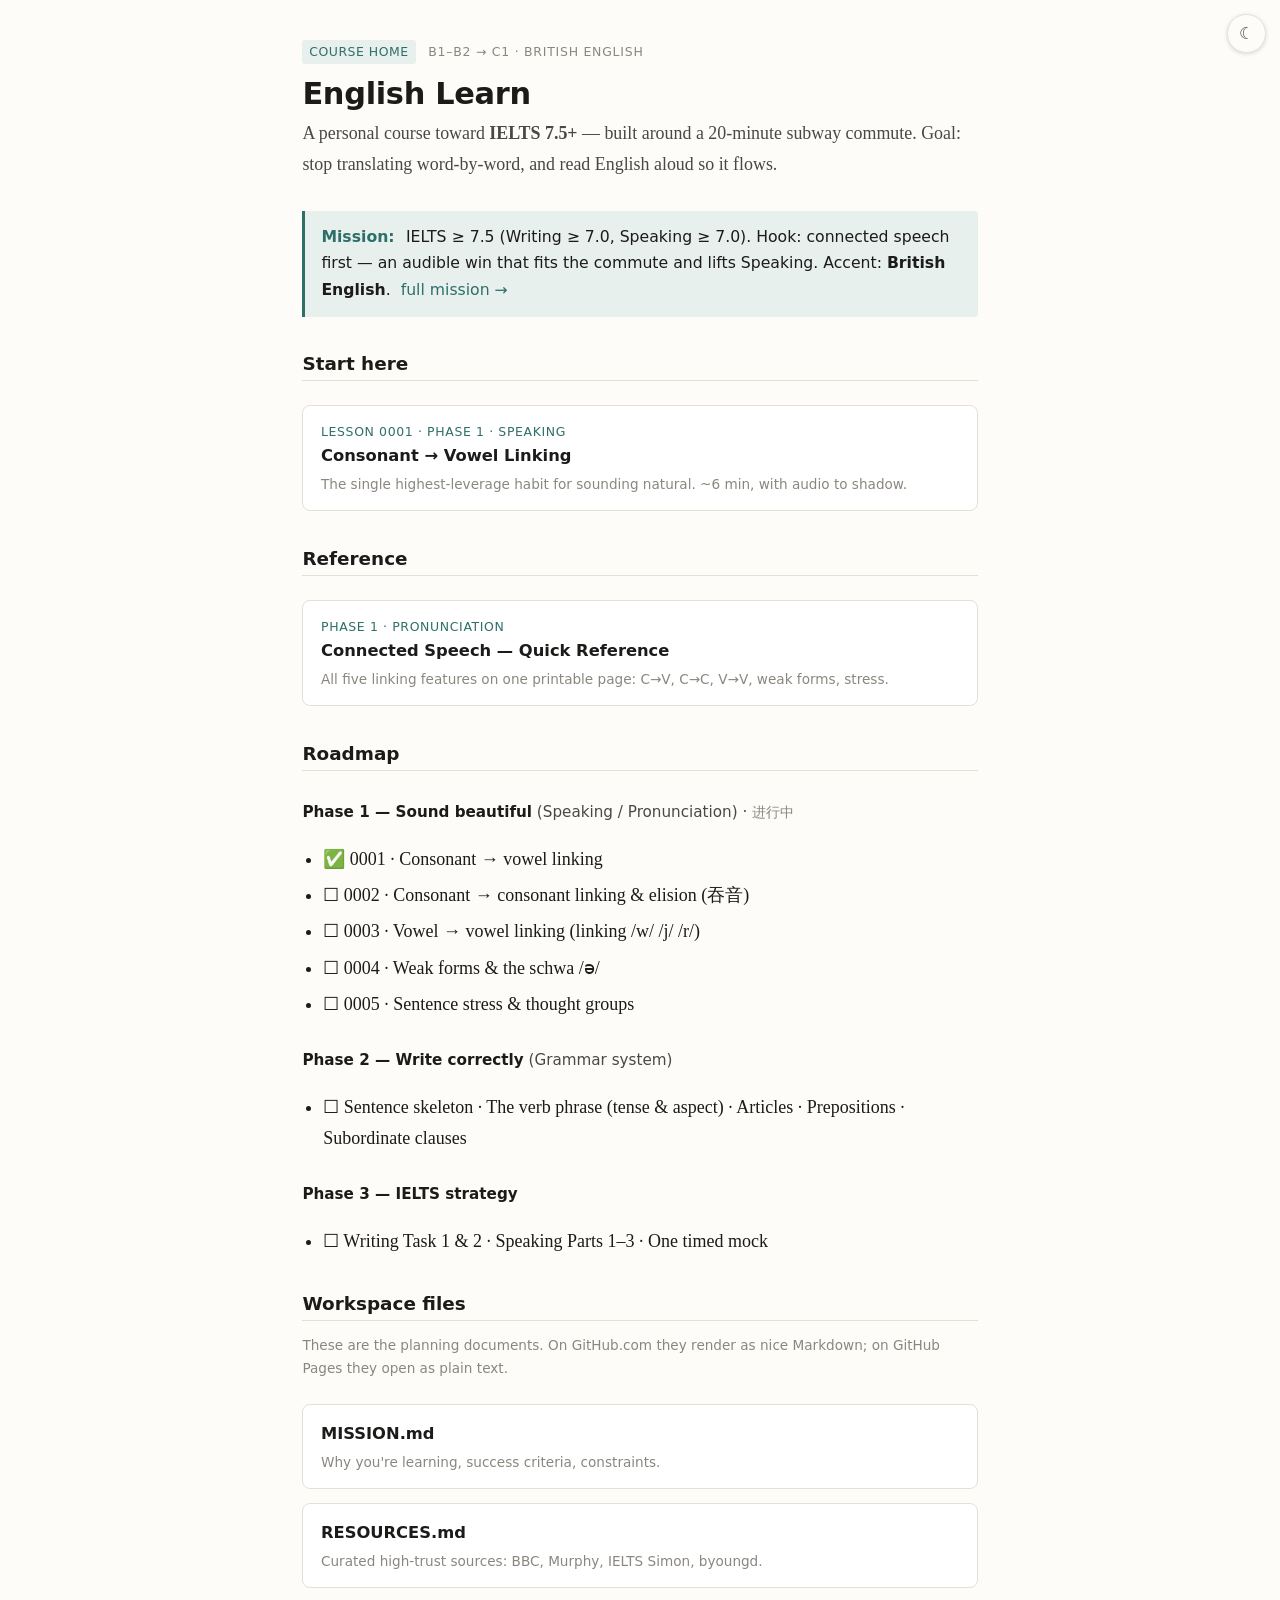
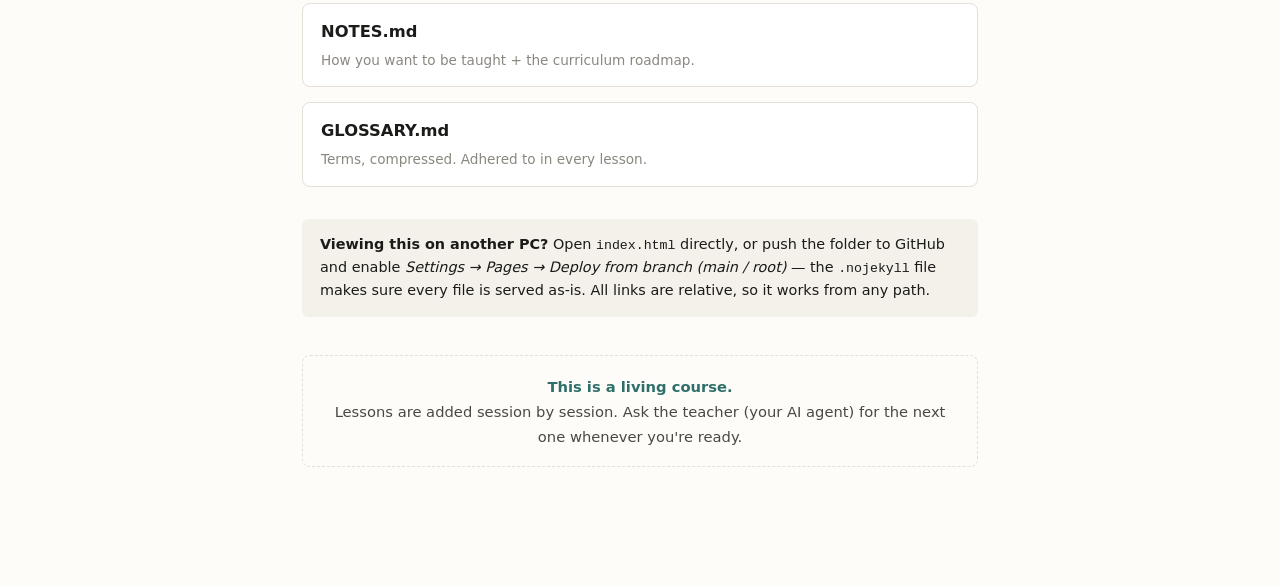
==== index.html @ 942d4f31 "Initial commit: English learning course workspace Goal: IELTS 7.5+ from a B1-B2 base, built around a" ====
<!DOCTYPE html>
<html lang="en">
<head>
<meta charset="utf-8">
<meta name="viewport" content="width=device-width, initial-scale=1">
<title>English Learn · IELTS 7.5+ & Beautiful Spoken English</title>
<link rel="icon" href="assets/favicon.svg" type="image/svg+xml">
<link rel="stylesheet" href="assets/style.css">
<script src="assets/theme.js"></script>
</head>
<body>
<main>

<div class="lesson-head">
  <div class="meta"><span class="tag">course home</span> B1–B2 → C1 · British English</div>
  <h1>English Learn</h1>
  <p class="lead">A personal course toward <strong>IELTS 7.5+</strong> — built around a 20-minute subway commute. Goal: stop translating word-by-word, and read English aloud so it flows.</p>
</div>

<div class="win">
  <span class="label">Mission:</span> IELTS ≥ 7.5 (Writing ≥ 7.0, Speaking ≥ 7.0). Hook: connected speech first — an audible win that fits the commute and lifts Speaking. Accent: <strong>British English</strong>. &nbsp;<a href="MISSION.md">full mission →</a>
</div>

<h2>Start here</h2>
<div class="cards">
  <a class="card" href="lessons/0001-consonant-vowel-linking.html">
    <div class="n">Lesson 0001 · Phase 1 · Speaking</div>
    <div class="t">Consonant → Vowel Linking</div>
    <div class="d">The single highest-leverage habit for sounding natural. ~6 min, with audio to shadow.</div>
  </a>
</div>

<h2>Reference</h2>
<div class="cards">
  <a class="card" href="reference/connected-speech.html">
    <div class="n">Phase 1 · Pronunciation</div>
    <div class="t">Connected Speech — Quick Reference</div>
    <div class="d">All five linking features on one printable page: C→V, C→C, V→V, weak forms, stress.</div>
  </a>
</div>

<h2>Roadmap</h2>

<div class="phase"><strong>Phase 1 — Sound beautiful</strong> (Speaking / Pronunciation) · <span class="zh">进行中</span></div>
<ul>
  <li>✅ 0001 · Consonant → vowel linking</li>
  <li>☐ 0002 · Consonant → consonant linking &amp; elision (吞音)</li>
  <li>☐ 0003 · Vowel → vowel linking (linking /w/ /j/ /r/)</li>
  <li>☐ 0004 · Weak forms &amp; the schwa /ə/</li>
  <li>☐ 0005 · Sentence stress &amp; thought groups</li>
</ul>

<div class="phase"><strong>Phase 2 — Write correctly</strong> (Grammar system)</div>
<ul>
  <li>☐ Sentence skeleton · The verb phrase (tense &amp; aspect) · Articles · Prepositions · Subordinate clauses</li>
</ul>

<div class="phase"><strong>Phase 3 — IELTS strategy</strong></div>
<ul>
  <li>☐ Writing Task 1 &amp; 2 · Speaking Parts 1–3 · One timed mock</li>
</ul>

<h2>Workspace files</h2>
<p class="zh" style="font-size:.85rem;">These are the planning documents. On GitHub.com they render as nice Markdown; on GitHub Pages they open as plain text.</p>
<div class="cards">
  <a class="card" href="MISSION.md"><div class="t">MISSION.md</div><div class="d">Why you're learning, success criteria, constraints.</div></a>
  <a class="card" href="RESOURCES.md"><div class="t">RESOURCES.md</div><div class="d">Curated high-trust sources: BBC, Murphy, IELTS Simon, byoungd.</div></a>
  <a class="card" href="NOTES.md"><div class="t">NOTES.md</div><div class="d">How you want to be taught + the curriculum roadmap.</div></a>
  <a class="card" href="GLOSSARY.md"><div class="t">GLOSSARY.md</div><div class="d">Terms, compressed. Adhered to in every lesson.</div></a>
</div>

<div class="callout" style="margin-top:2rem;">
  <strong>Viewing this on another PC?</strong> Open <code>index.html</code> directly, or push the folder to GitHub and enable <em>Settings → Pages → Deploy from branch (main / root)</em> — the <code>.nojekyll</code> file makes sure every file is served as-is. All links are relative, so it works from any path.
</div>

<div class="ask-box">
  <span class="icon">This is a living course.</span><br>
  Lessons are added session by session. Ask the teacher (your AI agent) for the next one whenever you're ready.
</div>

</main>
</body>
</html>
---- assets/style.css ----
/* =========================================================================
   English Learn — shared course stylesheet
   Tufte-ish: restrained, readable, prints well. Linked by every lesson.
   Supports light + dark (see assets/theme.js).
   ========================================================================= */

:root {
  --ink:        #1c1b19;
  --ink-soft:   #4a4844;
  --ink-faint:  #8a877f;
  --paper:      #fdfcf9;
  --paper-warm: #f4f1ea;
  --card:       #ffffff;
  --rule:       #e4e0d6;
  --accent:     #2f6f6a;   /* muted teal */
  --accent-soft:#e8f0ee;
  --warn:       #b25a1f;
  --serif:      "Charter", "Iowan Old Style", "Source Serif Pro", "Noto Serif CJK SC", Georgia, serif;
  --sans:       -apple-system, "Helvetica Neue", "PingFang SC", "Noto Sans CJK SC", system-ui, sans-serif;
  --mono:       "SF Mono", "JetBrains Mono", "Iosevka", Consolas, monospace;
  --maxw:       720px;
  color-scheme: light;
}

/* ---- Dark theme: forced by data-theme (assets/theme.js) ---- */
:root[data-theme="dark"] {
  color-scheme: dark;
  --ink:        #e9e6e0;
  --ink-soft:   #bab6ad;
  --ink-faint:  #807c73;
  --paper:      #1b1a18;
  --paper-warm: #24221f;
  --card:       #26231f;
  --rule:       #34312c;
  --accent:     #6fc3bc;
  --accent-soft:#26332f;
  --warn:       #d99a5f;
}

/* OS prefers dark and the user hasn't forced light → follow the OS. */
@media (prefers-color-scheme: dark) {
  :root:not([data-theme="light"]) {
    color-scheme: dark;
    --ink:        #e9e6e0;
    --ink-soft:   #bab6ad;
    --ink-faint:  #807c73;
    --paper:      #1b1a18;
    --paper-warm: #24221f;
    --card:       #26231f;
    --rule:       #34312c;
    --accent:     #6fc3bc;
    --accent-soft:#26332f;
    --warn:       #d99a5f;
  }
}

* { box-sizing: border-box; }

html { -webkit-text-size-adjust: 100%; }

body {
  margin: 0;
  background: var(--paper);
  color: var(--ink);
  font-family: var(--serif);
  font-size: 18px;
  line-height: 1.7;
  text-rendering: optimizeLegibility;
  -webkit-font-smoothing: antialiased;
}

main {
  max-width: var(--maxw);
  margin: 0 auto;
  padding: 2.5rem 1.4rem 5rem;
}

/* --- Theme toggle (injected by assets/theme.js) ----------------------- */
.theme-toggle {
  position: fixed; top: 0.9rem; right: 0.9rem; z-index: 50;
  width: 2.4rem; height: 2.4rem; border-radius: 50%;
  border: 1px solid var(--rule); background: var(--paper);
  color: var(--ink-soft); font-size: 1.05rem; line-height: 1;
  cursor: pointer; font-family: var(--sans);
  display: flex; align-items: center; justify-content: center;
  box-shadow: 0 1px 4px rgba(0,0,0,.14);
  transition: color .15s, border-color .15s, transform .1s;
}
.theme-toggle:hover { color: var(--accent); border-color: var(--accent); }
.theme-toggle:active { transform: scale(.94); }

/* --- Headings ---------------------------------------------------------- */
h1, h2, h3, h4 { font-family: var(--sans); font-weight: 600; line-height: 1.3; }
h1 {
  font-size: 1.9rem; letter-spacing: -0.01em; margin: 0 0 .3rem;
}
h2 {
  font-size: 1.15rem; margin: 2.2rem 0 .8rem;
  padding-bottom: .3rem; border-bottom: 1px solid var(--rule);
}
h3 { font-size: 1rem; margin: 1.4rem 0 .5rem; color: var(--ink-soft); }

p { margin: 0 0 1rem; }
.lead { font-size: 1.12rem; color: var(--ink-soft); }

/* --- Inline ----------------------------------------------------------- */
a { color: var(--accent); text-decoration: none; border-bottom: 1px solid transparent; transition: border-color .15s; }
a:hover { border-bottom-color: var(--accent); }

strong { font-weight: 600; }
em { font-style: italic; }

code, .mono { font-family: var(--mono); font-size: .92em; }

.ipa {                        /* phonetic transcription */
  font-family: var(--mono);
  font-size: .95em;
  background: var(--paper-warm);
  padding: .05em .35em;
  border-radius: 4px;
  color: var(--ink);
  white-space: nowrap;
}

.kw {                         /* keyword highlight in body */
  color: var(--accent); font-weight: 600; font-family: var(--sans);
  font-size: .95em;
}

.zh {                         /* Chinese helper text */
  font-family: var(--sans);
  color: var(--ink-faint);
  font-size: .9em;
}

/* --- Lesson header / meta --------------------------------------------- */
.lesson-head { margin-bottom: 2rem; }
.meta {
  font-family: var(--sans); font-size: .78rem; letter-spacing: .06em;
  text-transform: uppercase; color: var(--ink-faint); margin-bottom: .6rem;
}
.meta .tag {
  display: inline-block; background: var(--accent-soft); color: var(--accent);
  padding: .12em .55em; border-radius: 3px; margin-right: .5rem; letter-spacing: .04em;
}
.win {
  background: var(--accent-soft);
  border-left: 3px solid var(--accent);
  padding: .8rem 1rem; margin: 1.2rem 0;
  border-radius: 0 4px 4px 0;
  font-family: var(--sans); font-size: .98rem;
}
.win .label { color: var(--accent); font-weight: 600; margin-right: .4rem; }

/* --- Navigation ------------------------------------------------------- */
nav.pager {
  display: flex; justify-content: space-between;
  font-family: var(--sans); font-size: .85rem;
  margin: 3rem 0 1.5rem; padding-top: 1.2rem; border-top: 1px solid var(--rule);
}
nav.pager .next { margin-left: auto; }
nav.pager a { color: var(--ink-soft); }
nav.pager a:hover { color: var(--accent); }

/* --- Callouts --------------------------------------------------------- */
.callout {
  font-family: var(--sans); font-size: .9rem; line-height: 1.6;
  background: var(--paper-warm); border-radius: 6px;
  padding: .9rem 1.1rem; margin: 1.4rem 0;
}
.callout cite { display: block; margin-top: .5rem; color: var(--ink-faint); font-size: .82rem; }
.callout.primary { border-left: 3px solid var(--accent); }

.ask-box {
  font-family: var(--sans); font-size: .92rem; text-align: center;
  border: 1px dashed var(--rule); border-radius: 8px;
  padding: 1.1rem; margin: 2.4rem 0; color: var(--ink-soft);
}
.ask-box .icon { color: var(--accent); font-weight: 700; }

/* --- Practice / shadow items (enhanced by shadow.js) ------------------ */
.shadow {
  border: 1px solid var(--rule); border-radius: 8px;
  padding: 1rem 1.15rem; margin: 1rem 0;
  background: var(--card);
}
.shadow .phrase {
  font-size: 1.5rem; font-weight: 500; margin: 0 0 .3rem; letter-spacing: .01em;
}
.shadow .phrase .link { color: var(--accent); }      /* the linked join */
.shadow .phrase .gap  { color: var(--ink-faint); opacity: .45; } /* removed gap marker */
.shadow .sub {
  font-family: var(--sans); font-size: .82rem; color: var(--ink-faint); margin-bottom: .8rem;
}
.shadow .sub .ipa-mini { font-family: var(--mono); color: var(--ink-soft); }
.shadow .controls { display: flex; gap: .5rem; flex-wrap: wrap; }
.shadow button {
  font-family: var(--sans); font-size: .85rem; cursor: pointer;
  background: var(--paper); color: var(--ink); border: 1px solid var(--rule);
  padding: .42em .9em; border-radius: 5px; transition: all .12s;
}
.shadow button:hover { border-color: var(--accent); color: var(--accent); }
.shadow button.play { background: var(--accent); color: var(--paper); border-color: var(--accent); }
.shadow button.play:hover { filter: brightness(1.08); color: var(--paper); }
.shadow button[disabled] { opacity: .5; cursor: default; }

/* --- Reveal practice -------------------------------------------------- */
.reveal { margin: 1rem 0; }
.reveal .q { font-family: var(--sans); font-size: 1rem; margin-bottom: .5rem; }
.reveal details {
  font-family: var(--sans); font-size: .92rem; margin-top: .4rem;
}
.reveal details summary {
  cursor: pointer; color: var(--ink-faint); font-size: .85rem;
  list-style: none; outline: none;
}
.reveal details summary::-webkit-details-marker { display: none; }
.reveal details summary::before { content: "▸ "; color: var(--accent); }
.reveal details[open] summary::before { content: "▾ "; }
.reveal .ans { padding: .6rem 0 0 .2rem; }
.reveal .ans .ipa { margin-left: .5rem; }

/* --- Reference doc tables --------------------------------------------- */
table { border-collapse: collapse; width: 100%; margin: 1rem 0; font-size: .92rem; }
th, td { text-align: left; padding: .55rem .7rem; border-bottom: 1px solid var(--rule); vertical-align: top; }
th { font-family: var(--sans); font-size: .8rem; text-transform: uppercase; letter-spacing: .05em; color: var(--ink-faint); }
td.example { font-size: 1rem; }

ul, ol { padding-left: 1.3rem; }
li { margin-bottom: .35rem; }

/* --- Landing page (index.html) ---------------------------------------- */
.cards { display: grid; gap: .9rem; margin: 1.5rem 0; }
.card {
  display: block; font-family: var(--sans);
  border: 1px solid var(--rule); border-radius: 8px;
  padding: .9rem 1.1rem; background: var(--card);
  text-decoration: none; color: var(--ink); border-bottom: 1px solid var(--rule);
  transition: border-color .15s, transform .1s;
}
.card:hover { border-color: var(--accent); transform: translateX(2px); border-bottom: 1px solid var(--accent); }
.card .t { font-weight: 600; font-size: 1.02rem; }
.card .d { color: var(--ink-faint); font-size: .85rem; margin-top: .2rem; }
.card .n { color: var(--accent); font-size: .78rem; letter-spacing: .05em; text-transform: uppercase; }
.phase { font-family: var(--sans); color: var(--ink-soft); font-size: .95rem; margin: 1.8rem 0 .2rem; }
.phase strong { color: var(--ink); }

/* --- Print ------------------------------------------------------------ */
@media print {
  :root { color-scheme: light; }
  body { background: #fff; color: #000; font-size: 11pt; }
  main { max-width: 100%; padding: 0; }
  .shadow .controls, nav.pager, .ask-box, .theme-toggle { display: none; }
  a { color: #000; border-bottom: none; }
  .win, .callout, .shadow { break-inside: avoid; }
  .card { border-color: #ccc; }
}
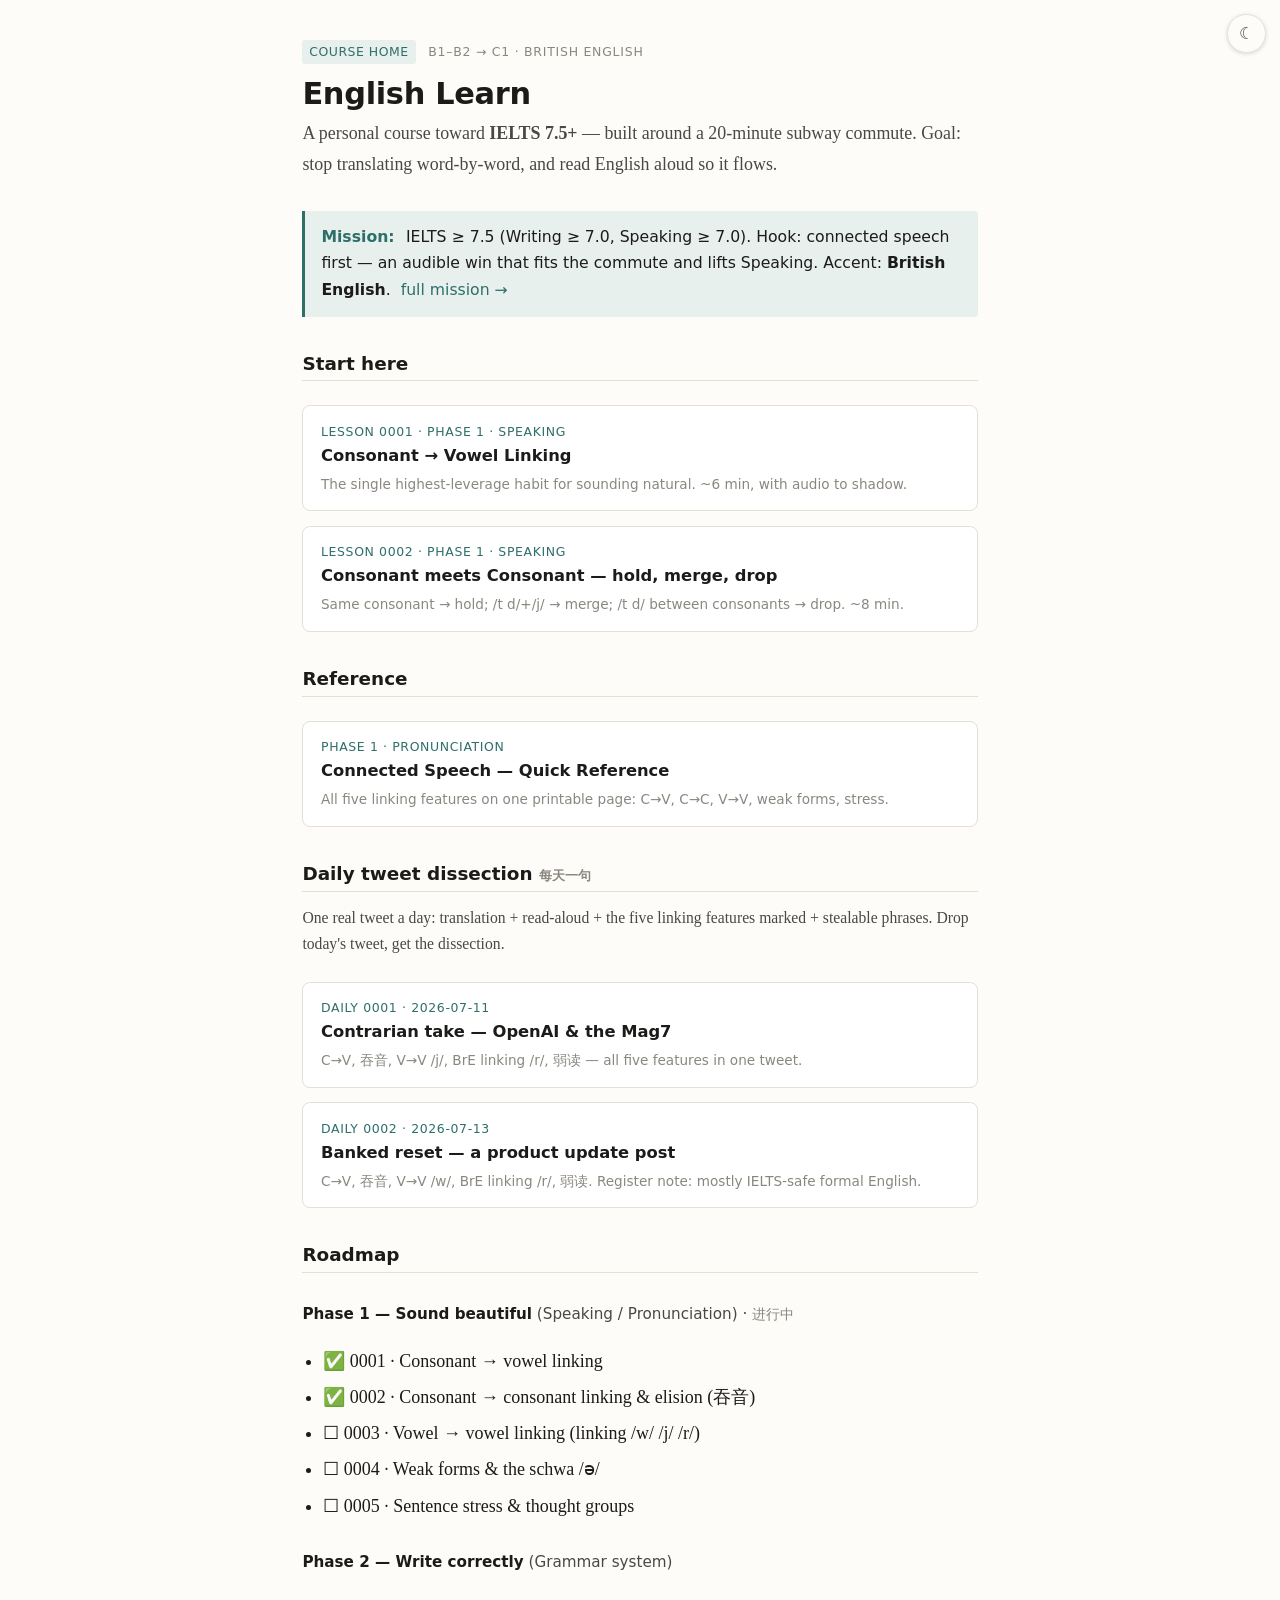
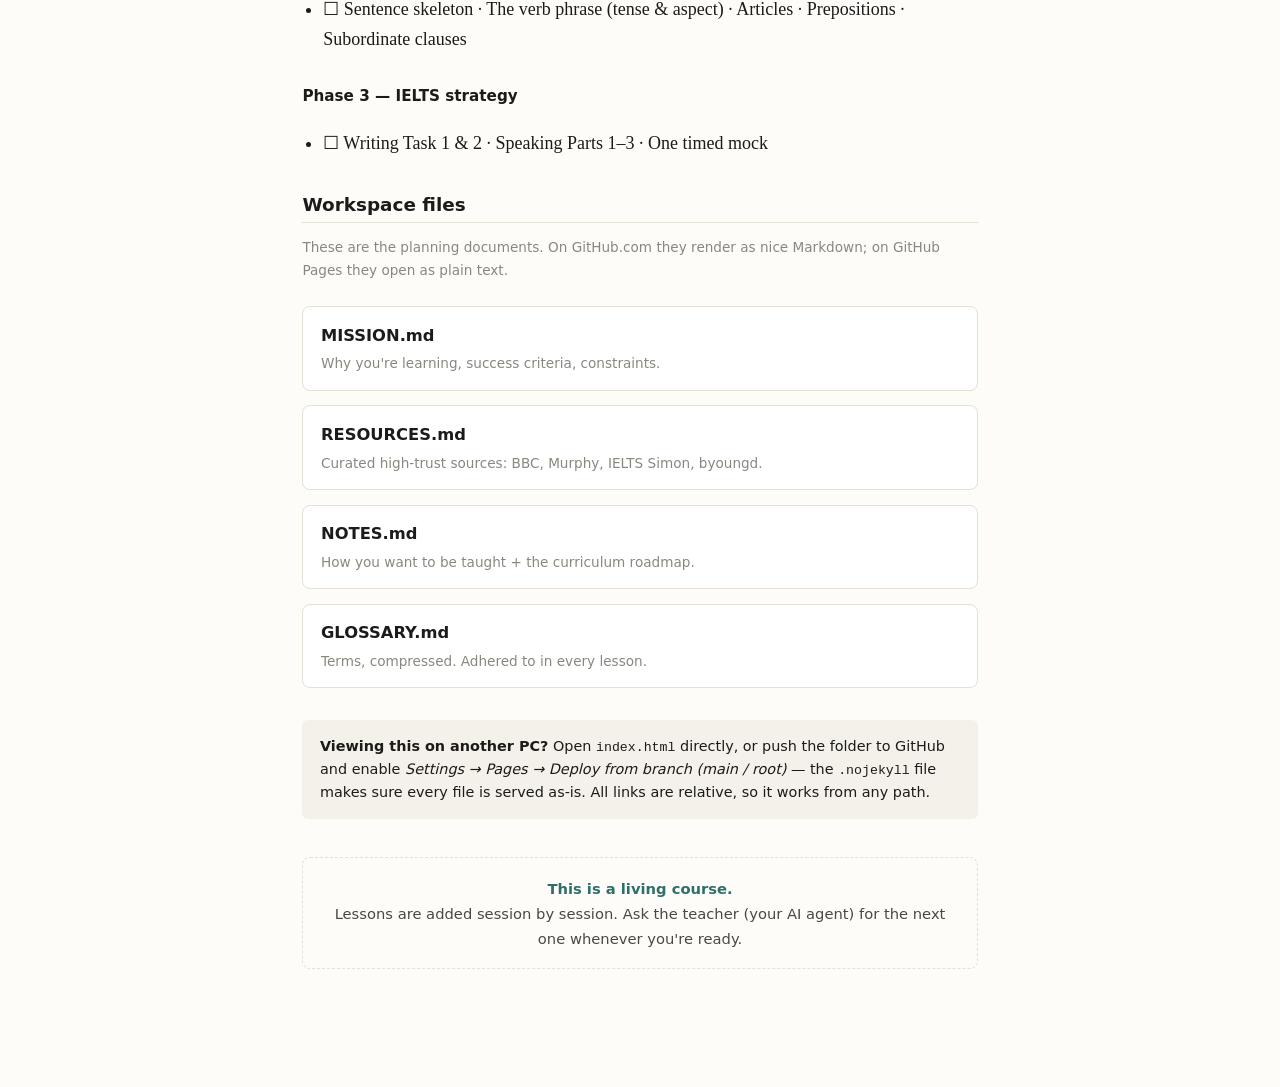
==== commit cc21f87a: "Phase 1 progress: lesson 0002, daily track, dark mode, audio fix - Lesson 0002: consonant meets cons" ====
--- a/index.html
+++ b/index.html
@@ -28,6 +28,11 @@
     <div class="t">Consonant → Vowel Linking</div>
     <div class="d">The single highest-leverage habit for sounding natural. ~6 min, with audio to shadow.</div>
   </a>
+  <a class="card" href="lessons/0002-consonant-meets-consonant.html">
+    <div class="n">Lesson 0002 · Phase 1 · Speaking</div>
+    <div class="t">Consonant meets Consonant — hold, merge, drop</div>
+    <div class="d">Same consonant → hold; /t d/+/j/ → merge; /t d/ between consonants → drop. ~8 min.</div>
+  </a>
 </div>
 
 <h2>Reference</h2>
@@ -39,12 +44,27 @@
   </a>
 </div>
 
+<h2>Daily tweet dissection <span class="zh" style="font-size:.7em;">每天一句</span></h2>
+<p class="lead" style="font-size:.98rem;">One real tweet a day: translation + read-aloud + the five linking features marked + stealable phrases. Drop today's tweet, get the dissection.</p>
+<div class="cards">
+  <a class="card" href="lessons/daily/0001-openai-mag7.html">
+    <div class="n">Daily 0001 · 2026-07-11</div>
+    <div class="t">Contrarian take — OpenAI &amp; the Mag7</div>
+    <div class="d">C→V, 吞音, V→V /j/, BrE linking /r/, 弱读 — all five features in one tweet.</div>
+  </a>
+  <a class="card" href="lessons/daily/0002-banked-reset.html">
+    <div class="n">Daily 0002 · 2026-07-13</div>
+    <div class="t">Banked reset — a product update post</div>
+    <div class="d">C→V, 吞音, V→V /w/, BrE linking /r/, 弱读. Register note: mostly IELTS-safe formal English.</div>
+  </a>
+</div>
+
 <h2>Roadmap</h2>
 
 <div class="phase"><strong>Phase 1 — Sound beautiful</strong> (Speaking / Pronunciation) · <span class="zh">进行中</span></div>
 <ul>
   <li>✅ 0001 · Consonant → vowel linking</li>
-  <li>☐ 0002 · Consonant → consonant linking &amp; elision (吞音)</li>
+  <li>✅ 0002 · Consonant → consonant linking &amp; elision (吞音)</li>
   <li>☐ 0003 · Vowel → vowel linking (linking /w/ /j/ /r/)</li>
   <li>☐ 0004 · Weak forms &amp; the schwa /ə/</li>
   <li>☐ 0005 · Sentence stress &amp; thought groups</li>
--- a/assets/style.css
+++ b/assets/style.css
@@ -204,6 +204,32 @@
 .shadow button.play:hover { filter: brightness(1.08); color: var(--paper); }
 .shadow button[disabled] { opacity: .5; cursor: default; }
 
+/* --- Compact speakable buttons (inline, e.g. inside reveal answers) --- */
+.speakable { display: inline-flex; gap: .35rem; vertical-align: middle; margin-left: .6rem; flex-wrap: wrap; }
+.speakable button {
+  font-family: var(--sans); font-size: .78rem; cursor: pointer;
+  background: var(--paper); color: var(--ink-soft); border: 1px solid var(--rule);
+  padding: .25em .6em; border-radius: 4px; transition: all .12s;
+}
+.speakable button:hover { border-color: var(--accent); color: var(--accent); }
+.speakable button.play { background: var(--accent); color: var(--paper); border-color: var(--accent); }
+.speakable button.play:hover { filter: brightness(1.08); color: var(--paper); }
+
+/* --- TTS disclaimer + real-speech (YouGlish) link -------------------- */
+.tts-note {
+  font-family: var(--sans); font-size: .82rem; line-height: 1.55; color: var(--ink-faint);
+  background: var(--paper-warm); border-radius: 6px; padding: .55rem .8rem; margin: 1.1rem 0;
+}
+.tts-note strong { color: var(--ink-soft); font-weight: 600; }
+.tts-note .zh { font-family: var(--sans); }
+.real-speech {
+  font-family: var(--sans); font-size: .76rem; color: var(--ink-faint);
+  text-decoration: none; margin-left: .55rem; align-self: center;
+  border-bottom: 1px dotted var(--ink-faint); white-space: nowrap;
+}
+.real-speech:hover { color: var(--accent); border-bottom-color: var(--accent); }
+.speakable .real-speech { font-size: .7rem; margin-left: .4rem; }
+
 /* --- Reveal practice -------------------------------------------------- */
 .reveal { margin: 1rem 0; }
 .reveal .q { font-family: var(--sans); font-size: 1rem; margin-bottom: .5rem; }
@@ -228,6 +254,38 @@
 
 ul, ol { padding-left: 1.3rem; }
 li { margin-bottom: .35rem; }
+
+/* --- Daily tweet dissection ------------------------------------------- */
+blockquote {
+  margin: 1.2rem 0; padding: .9rem 1.2rem;
+  border-left: 3px solid var(--accent); background: var(--paper-warm);
+  border-radius: 0 6px 6px 0; font-size: 1.05rem; color: var(--ink-soft);
+}
+blockquote .src { display: block; font-family: var(--sans); font-size: .78rem; color: var(--ink-faint); margin-top: .6rem; }
+
+/* register flag on a phrase */
+.flag { font-family: var(--sans); font-size: .72rem; padding: .15em .5em; border-radius: 3px; margin-left: .4em; vertical-align: middle; white-space: nowrap; }
+.flag.speak { background: var(--accent-soft); color: var(--accent); }
+.flag.formal { background: var(--accent-soft); color: var(--accent); }
+.flag.avoid  { background: rgba(178,90,31,.16); color: var(--warn); }
+
+/* linking-map rows */
+.link-row { display: flex; gap: .85rem; align-items: flex-start; padding: .75rem 0; border-bottom: 1px solid var(--rule); }
+.link-row:last-child { border-bottom: none; }
+.link-tag { flex: 0 0 auto; font-family: var(--sans); font-size: .72rem; font-weight: 600; letter-spacing: .03em;
+  background: var(--accent-soft); color: var(--accent); padding: .28em .55em; border-radius: 4px; margin-top: .2em; white-space: nowrap; }
+.link-body { flex: 1; min-width: 0; }
+.link-phrase { font-size: 1.22rem; font-weight: 500; }
+.link-phrase .link { color: var(--accent); }
+.link-note { font-family: var(--sans); font-size: .85rem; color: var(--ink-faint); margin-top: .3rem; line-height: 1.55; }
+.link-body .ipa { margin-left: .4rem; }
+
+/* vocab entries */
+.vocab { padding: .75rem 0; border-bottom: 1px solid var(--rule); }
+.vocab:last-child { border-bottom: none; }
+.v-head { font-family: var(--sans); font-weight: 600; font-size: 1.02rem; }
+.v-body { font-size: .93rem; color: var(--ink-soft); margin-top: .28rem; line-height: 1.6; }
+.v-body .zh { font-size: .95em; }
 
 /* --- Landing page (index.html) ---------------------------------------- */
 .cards { display: grid; gap: .9rem; margin: 1.5rem 0; }
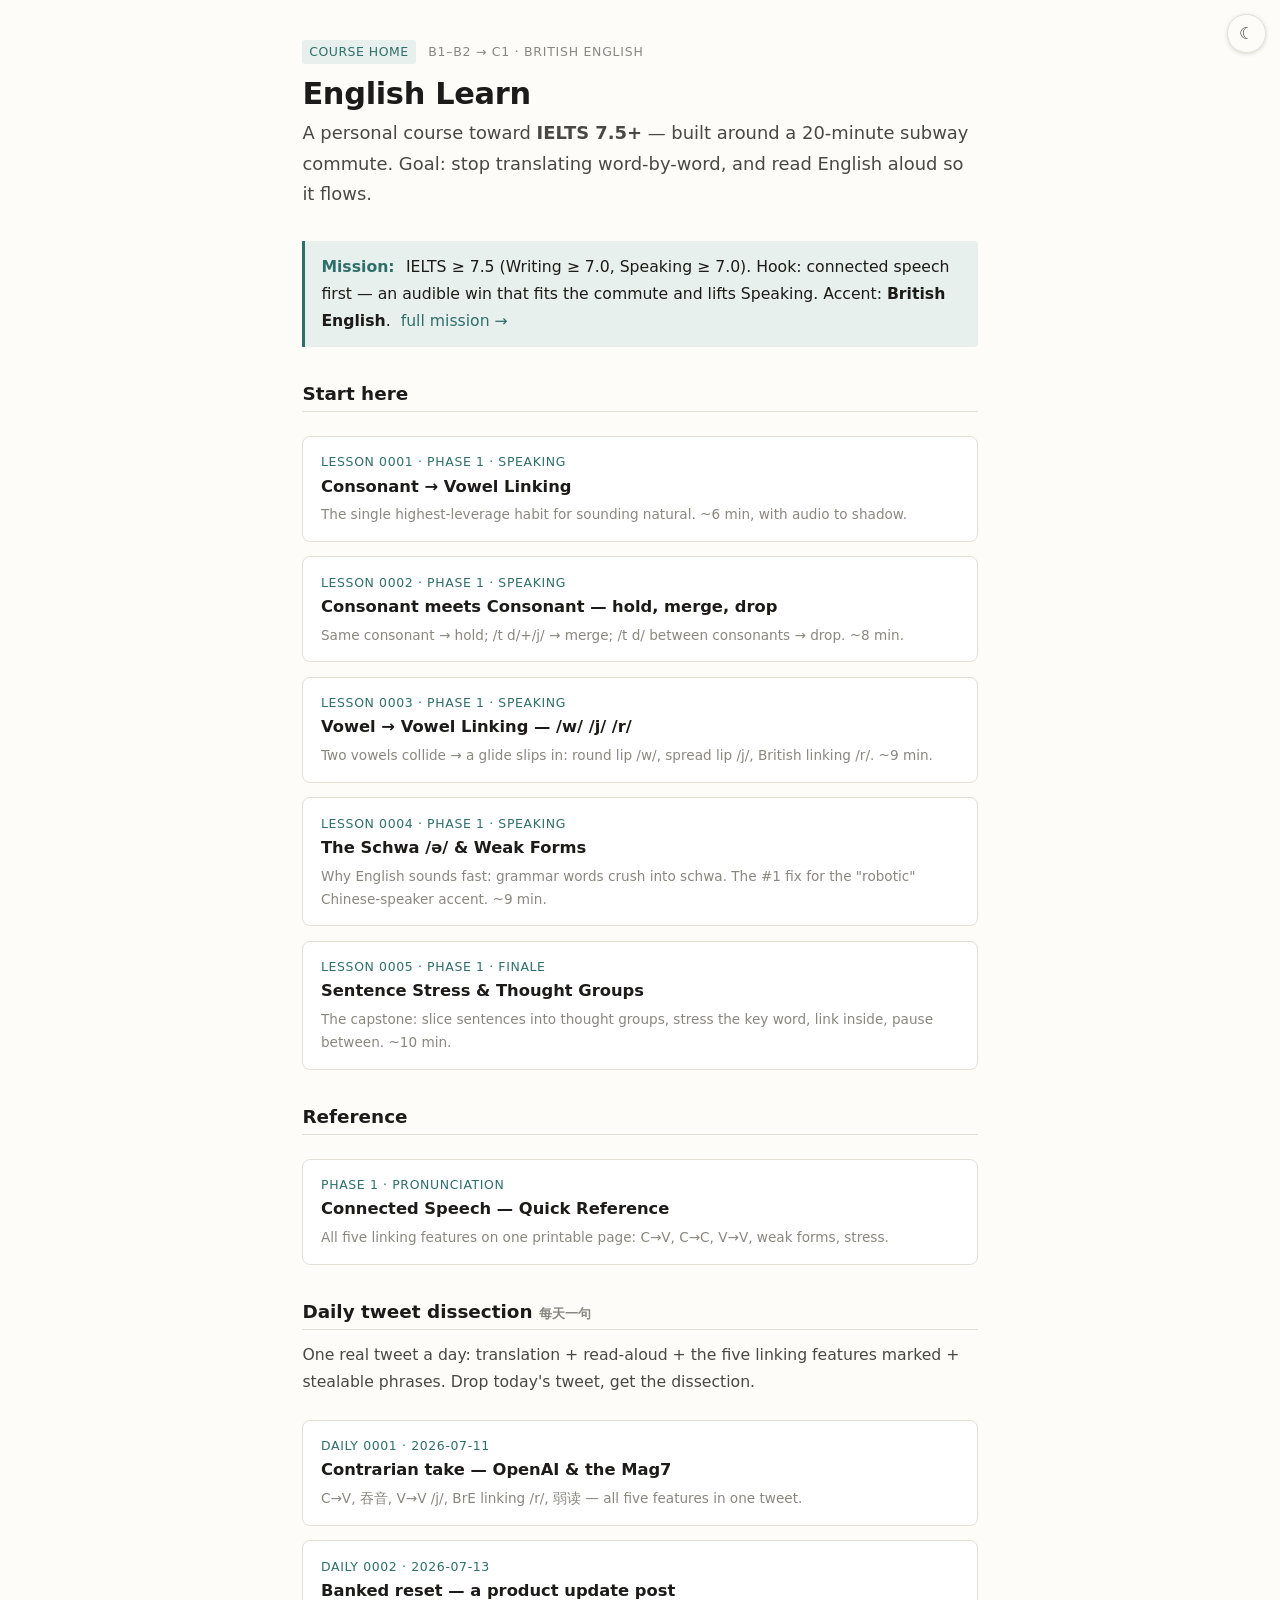
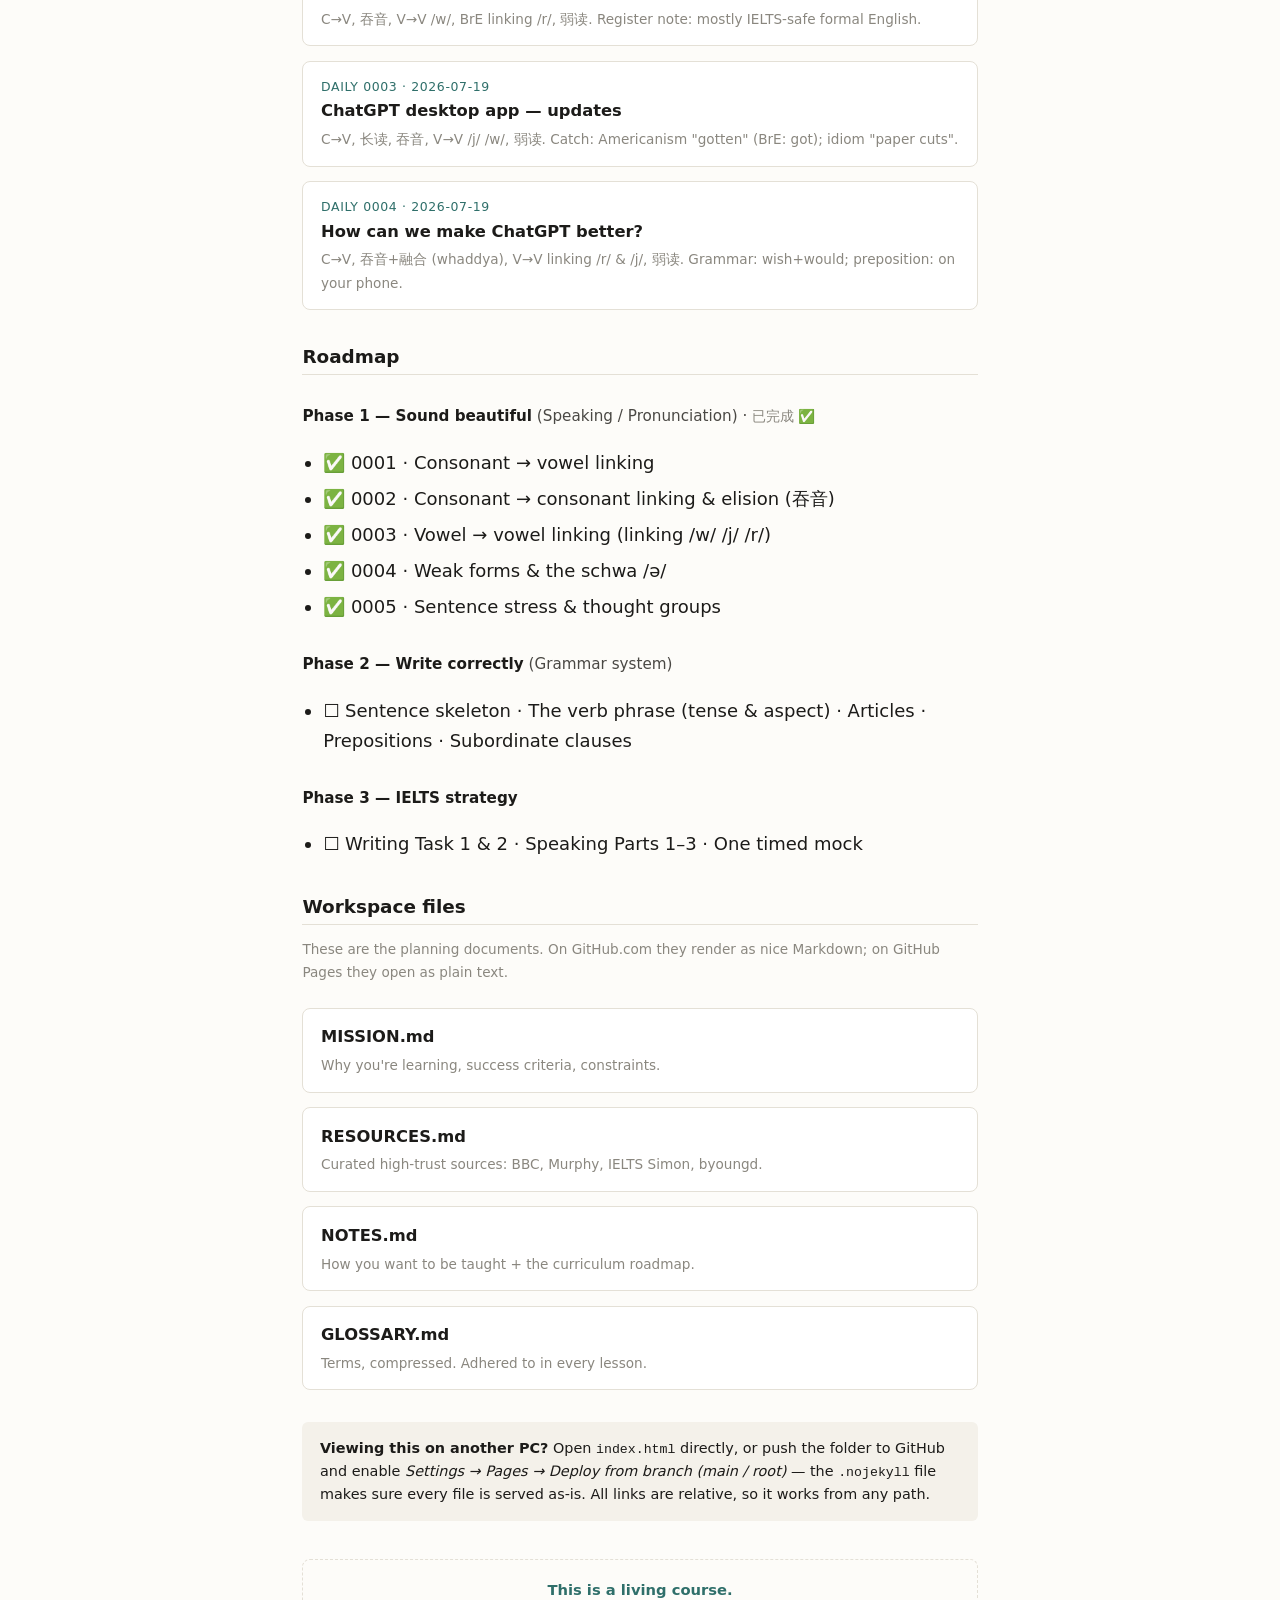
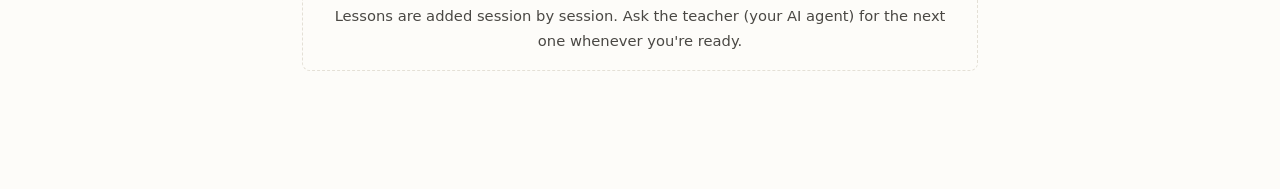
==== commit 86db82b9: "Phase 1 complete + SF Pro font + 2 dailies - Lesson 0003: vowel→vowel linking (/w/ /j/ /r/ + intrusi" ====
--- a/index.html
+++ b/index.html
@@ -33,6 +33,21 @@
     <div class="t">Consonant meets Consonant — hold, merge, drop</div>
     <div class="d">Same consonant → hold; /t d/+/j/ → merge; /t d/ between consonants → drop. ~8 min.</div>
   </a>
+  <a class="card" href="lessons/0003-vowel-to-vowel-linking.html">
+    <div class="n">Lesson 0003 · Phase 1 · Speaking</div>
+    <div class="t">Vowel → Vowel Linking — /w/ /j/ /r/</div>
+    <div class="d">Two vowels collide → a glide slips in: round lip /w/, spread lip /j/, British linking /r/. ~9 min.</div>
+  </a>
+  <a class="card" href="lessons/0004-schwa-and-weak-forms.html">
+    <div class="n">Lesson 0004 · Phase 1 · Speaking</div>
+    <div class="t">The Schwa /ə/ &amp; Weak Forms</div>
+    <div class="d">Why English sounds fast: grammar words crush into schwa. The #1 fix for the "robotic" Chinese-speaker accent. ~9 min.</div>
+  </a>
+  <a class="card" href="lessons/0005-sentence-stress-thought-groups.html">
+    <div class="n">Lesson 0005 · Phase 1 · FINALE</div>
+    <div class="t">Sentence Stress &amp; Thought Groups</div>
+    <div class="d">The capstone: slice sentences into thought groups, stress the key word, link inside, pause between. ~10 min.</div>
+  </a>
 </div>
 
 <h2>Reference</h2>
@@ -57,17 +72,27 @@
     <div class="t">Banked reset — a product update post</div>
     <div class="d">C→V, 吞音, V→V /w/, BrE linking /r/, 弱读. Register note: mostly IELTS-safe formal English.</div>
   </a>
+  <a class="card" href="lessons/daily/0003-chatgpt-desktop-updates.html">
+    <div class="n">Daily 0003 · 2026-07-19</div>
+    <div class="t">ChatGPT desktop app — updates</div>
+    <div class="d">C→V, 长读, 吞音, V→V /j/ /w/, 弱读. Catch: Americanism "gotten" (BrE: got); idiom "paper cuts".</div>
+  </a>
+  <a class="card" href="lessons/daily/0004-make-chatgpt-better.html">
+    <div class="n">Daily 0004 · 2026-07-19</div>
+    <div class="t">How can we make ChatGPT better?</div>
+    <div class="d">C→V, 吞音+融合 (whaddya), V→V linking /r/ &amp; /j/, 弱读. Grammar: wish+would; preposition: on your phone.</div>
+  </a>
 </div>
 
 <h2>Roadmap</h2>
 
-<div class="phase"><strong>Phase 1 — Sound beautiful</strong> (Speaking / Pronunciation) · <span class="zh">进行中</span></div>
+<div class="phase"><strong>Phase 1 — Sound beautiful</strong> (Speaking / Pronunciation) · <span class="zh">已完成 ✅</span></div>
 <ul>
   <li>✅ 0001 · Consonant → vowel linking</li>
   <li>✅ 0002 · Consonant → consonant linking &amp; elision (吞音)</li>
-  <li>☐ 0003 · Vowel → vowel linking (linking /w/ /j/ /r/)</li>
-  <li>☐ 0004 · Weak forms &amp; the schwa /ə/</li>
-  <li>☐ 0005 · Sentence stress &amp; thought groups</li>
+  <li>✅ 0003 · Vowel → vowel linking (linking /w/ /j/ /r/)</li>
+  <li>✅ 0004 · Weak forms &amp; the schwa /ə/</li>
+  <li>✅ 0005 · Sentence stress &amp; thought groups</li>
 </ul>
 
 <div class="phase"><strong>Phase 2 — Write correctly</strong> (Grammar system)</div>
--- a/assets/style.css
+++ b/assets/style.css
@@ -20,6 +20,7 @@
   --mono:       "SF Mono", "JetBrains Mono", "Iosevka", Consolas, monospace;
   --maxw:       720px;
   color-scheme: light;
+  /* body uses the Mac system font (SF Pro) — see body{} below */
 }
 
 /* ---- Dark theme: forced by data-theme (assets/theme.js) ---- */
@@ -62,7 +63,7 @@
   margin: 0;
   background: var(--paper);
   color: var(--ink);
-  font-family: var(--serif);
+  font-family: var(--sans);   /* Mac system font: SF Pro (English) + PingFang SC (Chinese) */
   font-size: 18px;
   line-height: 1.7;
   text-rendering: optimizeLegibility;
@@ -215,6 +216,13 @@
 .speakable button.play { background: var(--accent); color: var(--paper); border-color: var(--accent); }
 .speakable button.play:hover { filter: brightness(1.08); color: var(--paper); }
 
+/* stress map: stressed vs crushed (weak) words in a sentence */
+.stressmap { font-family: var(--sans); font-size: 1.2rem; line-height: 2.1; margin: 1.1rem 0; }
+.stressmap .s { font-weight: 700; color: var(--ink); }
+.stressmap .w { color: var(--ink-faint); font-size: .78em; opacity: .65; }
+.stressmap .pause { color: var(--accent); font-weight: 700; margin: 0 .35em; font-size: .95em; }
+.stressmap .gb { color: var(--ink-faint); opacity: .7; }
+
 /* --- TTS disclaimer + real-speech (YouGlish) link -------------------- */
 .tts-note {
   font-family: var(--sans); font-size: .82rem; line-height: 1.55; color: var(--ink-faint);
@@ -287,6 +295,15 @@
 .v-body { font-size: .93rem; color: var(--ink-soft); margin-top: .28rem; line-height: 1.6; }
 .v-body .zh { font-size: .95em; }
 
+/* stress-shift demo (lesson 0005) — mark the stressed word unmistakably */
+.ss { padding: .75rem 0; border-bottom: 1px solid var(--rule); }
+.ss:last-child { border-bottom: none; }
+.ss-en { font-family: var(--sans); font-size: 1.1rem; font-weight: 400; }
+.ss-en .stress { color: var(--accent); font-weight: 700; text-decoration: underline; text-decoration-thickness: 2px; text-underline-offset: 4px; }
+.ss-cn { font-size: .93rem; color: var(--ink-soft); margin-top: .3rem; line-height: 1.6; }
+.ss-cn .stress { color: var(--accent); font-weight: 700; }
+.ss .zh { font-family: var(--sans); }
+
 /* --- Landing page (index.html) ---------------------------------------- */
 .cards { display: grid; gap: .9rem; margin: 1.5rem 0; }
 .card {
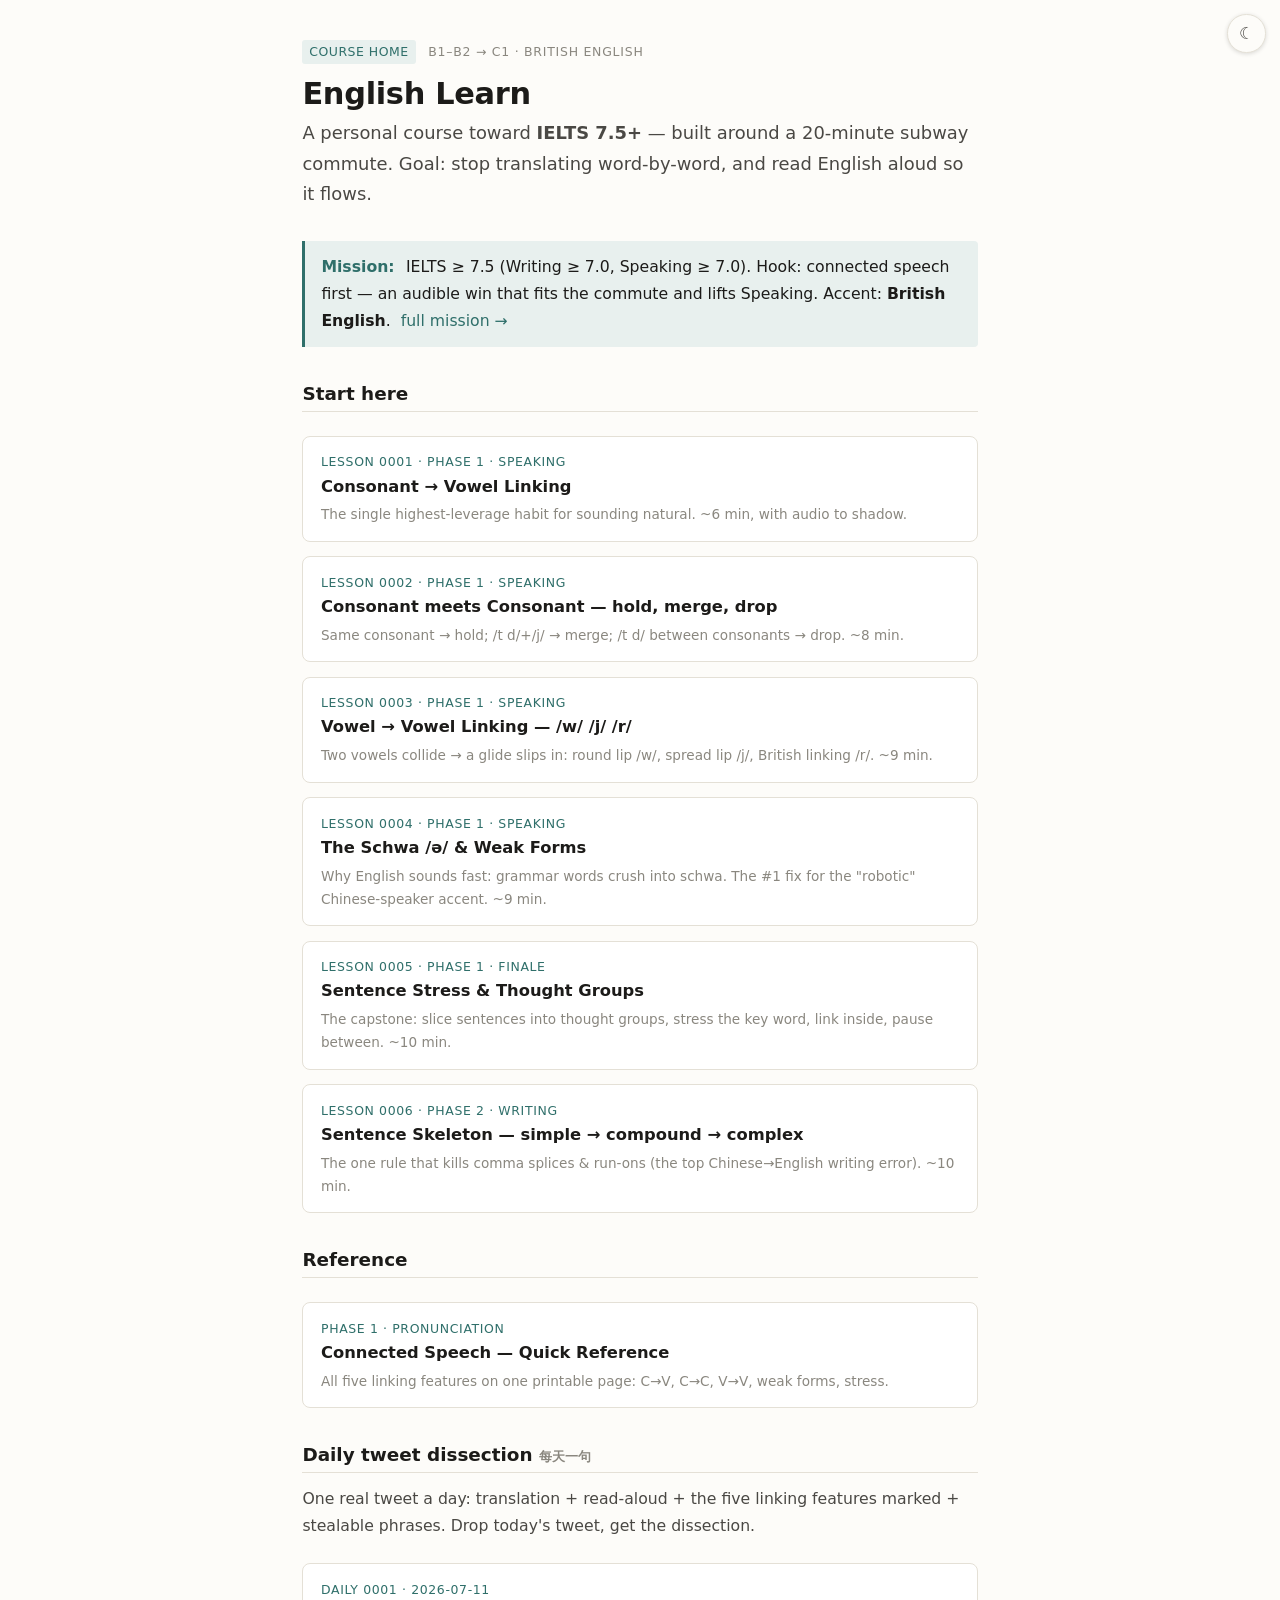
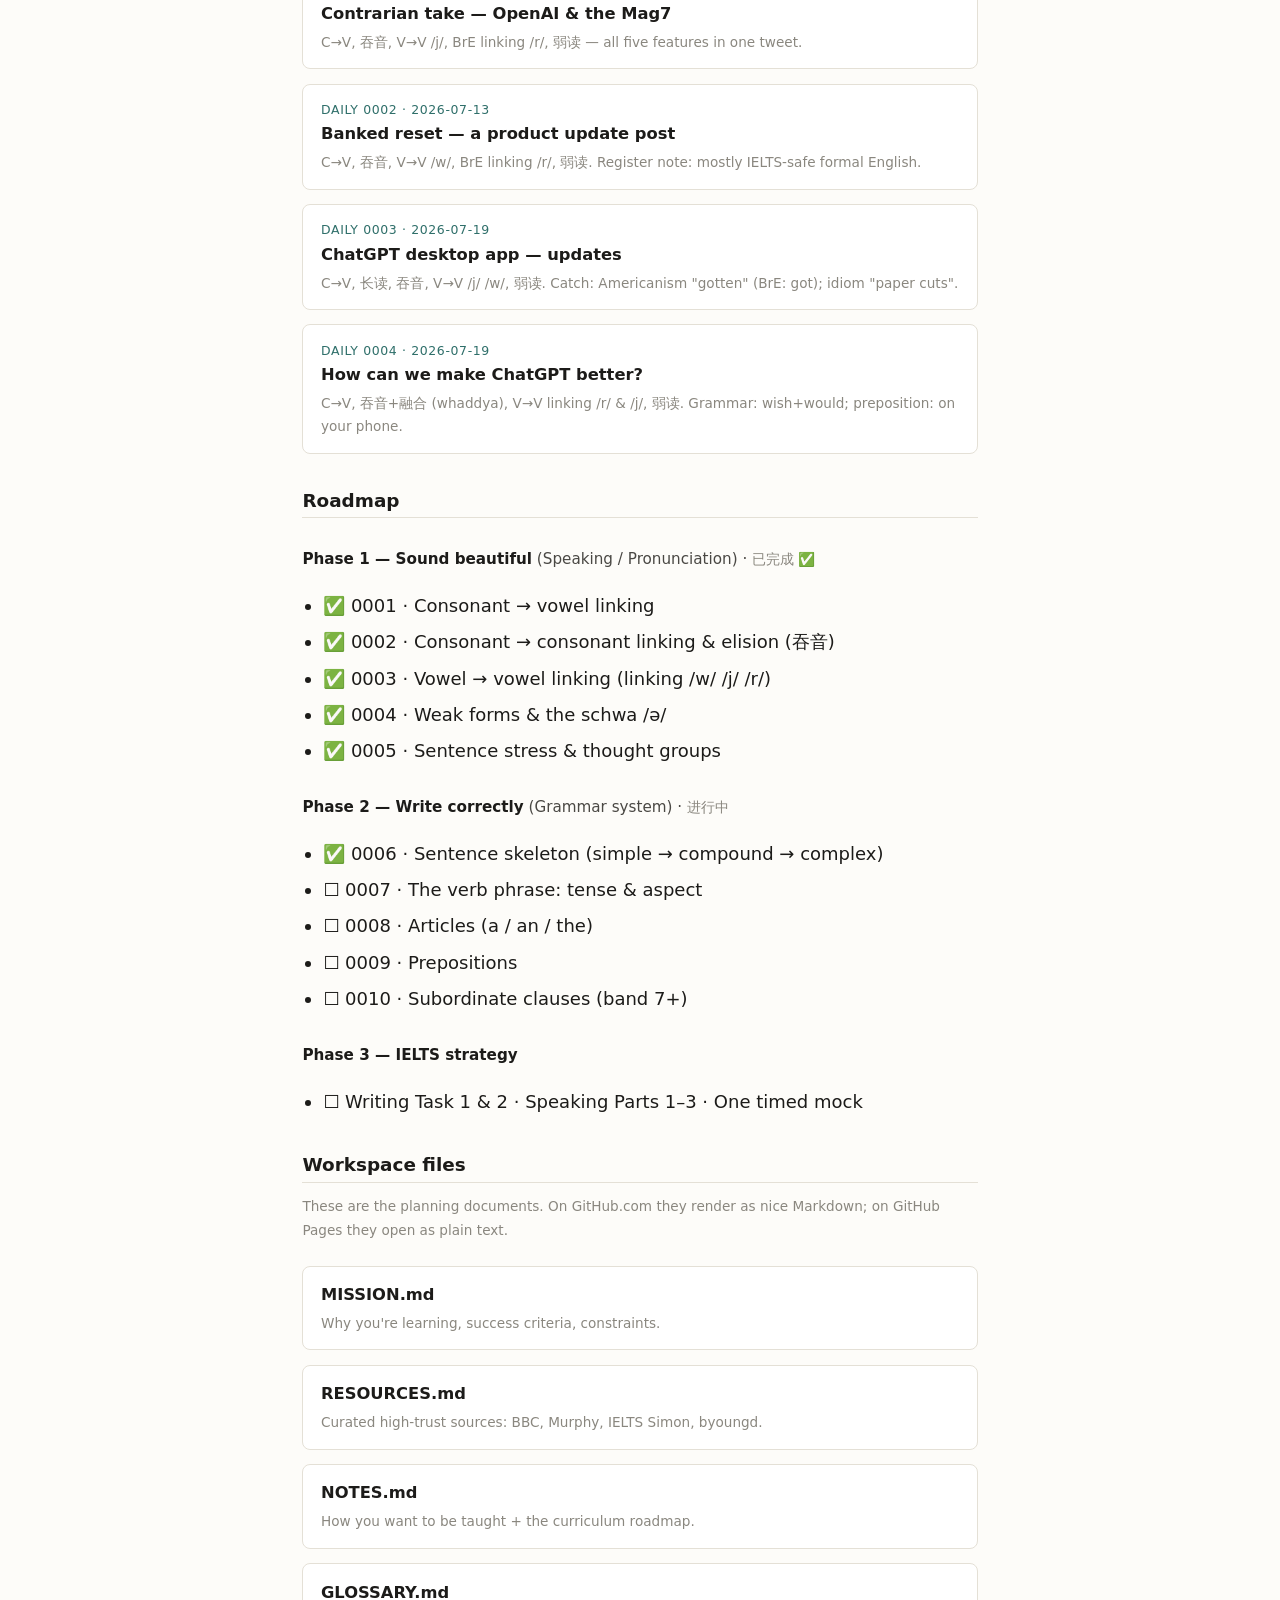
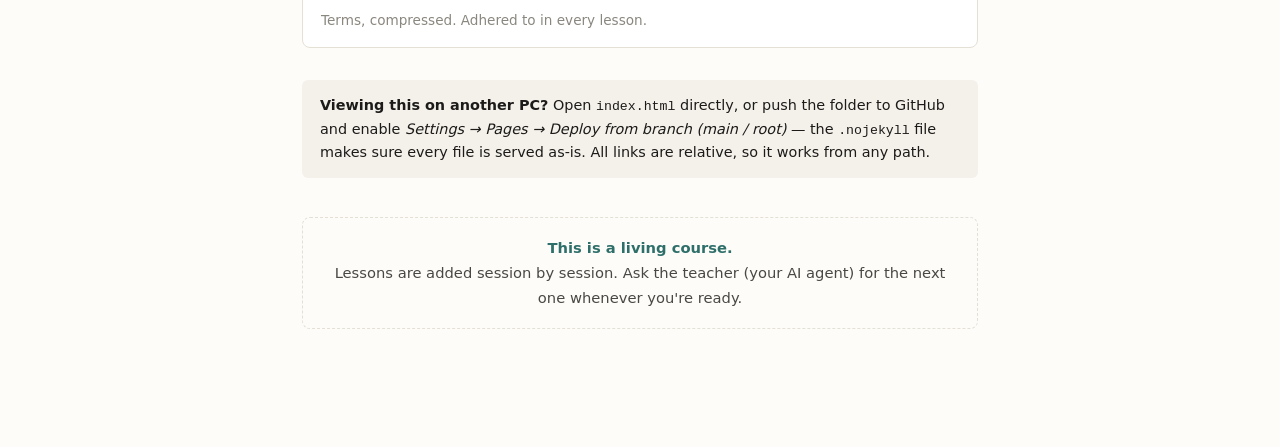
==== commit a095904d: "Phase 2 begins: Lesson 0006 — sentence skeleton - Lesson 0006: simple → compound → complex; the one " ====
--- a/index.html
+++ b/index.html
@@ -48,6 +48,11 @@
     <div class="t">Sentence Stress &amp; Thought Groups</div>
     <div class="d">The capstone: slice sentences into thought groups, stress the key word, link inside, pause between. ~10 min.</div>
   </a>
+  <a class="card" href="lessons/0006-sentence-skeleton.html">
+    <div class="n">Lesson 0006 · Phase 2 · Writing</div>
+    <div class="t">Sentence Skeleton — simple → compound → complex</div>
+    <div class="d">The one rule that kills comma splices &amp; run-ons (the top Chinese→English writing error). ~10 min.</div>
+  </a>
 </div>
 
 <h2>Reference</h2>
@@ -95,9 +100,13 @@
   <li>✅ 0005 · Sentence stress &amp; thought groups</li>
 </ul>
 
-<div class="phase"><strong>Phase 2 — Write correctly</strong> (Grammar system)</div>
+<div class="phase"><strong>Phase 2 — Write correctly</strong> (Grammar system) · <span class="zh">进行中</span></div>
 <ul>
-  <li>☐ Sentence skeleton · The verb phrase (tense &amp; aspect) · Articles · Prepositions · Subordinate clauses</li>
+  <li>✅ 0006 · Sentence skeleton (simple → compound → complex)</li>
+  <li>☐ 0007 · The verb phrase: tense &amp; aspect</li>
+  <li>☐ 0008 · Articles (a / an / the)</li>
+  <li>☐ 0009 · Prepositions</li>
+  <li>☐ 0010 · Subordinate clauses (band 7+)</li>
 </ul>
 
 <div class="phase"><strong>Phase 3 — IELTS strategy</strong></div>
--- a/assets/style.css
+++ b/assets/style.css
@@ -295,6 +295,18 @@
 .v-body { font-size: .93rem; color: var(--ink-soft); margin-top: .28rem; line-height: 1.6; }
 .v-body .zh { font-size: .95em; }
 
+/* grammar: clause highlighting (Phase 2) — colour-code clauses & connectors */
+.sent { font-size: 1.12rem; line-height: 1.8; margin: .7rem 0; font-family: var(--sans); }
+.sent .dep { color: var(--accent); }                    /* dependent/subordinate clause */
+.sent .ind { color: var(--ink); }                       /* independent (main) clause */
+.sent .conn { font-weight: 700; background: var(--accent-soft); color: var(--accent); padding: .05em .35em; border-radius: 3px; }
+.sent.wrong { background: rgba(178,90,31,.10); border-left: 3px solid var(--warn); padding: .45rem .75rem; border-radius: 0 5px 5px 0; }
+.sent.right { background: var(--accent-soft); border-left: 3px solid var(--accent); padding: .45rem .75rem; border-radius: 0 5px 5px 0; }
+.sent .mark { font-family: var(--sans); font-weight: 700; margin-right: .35em; }
+.sent.wrong .mark { color: var(--warn); }
+.sent.right .mark { color: var(--accent); }
+.legend { font-family: var(--sans); font-size: .82rem; color: var(--ink-faint); margin: .6rem 0 1.2rem; }
+
 /* stress-shift demo (lesson 0005) — mark the stressed word unmistakably */
 .ss { padding: .75rem 0; border-bottom: 1px solid var(--rule); }
 .ss:last-child { border-bottom: none; }
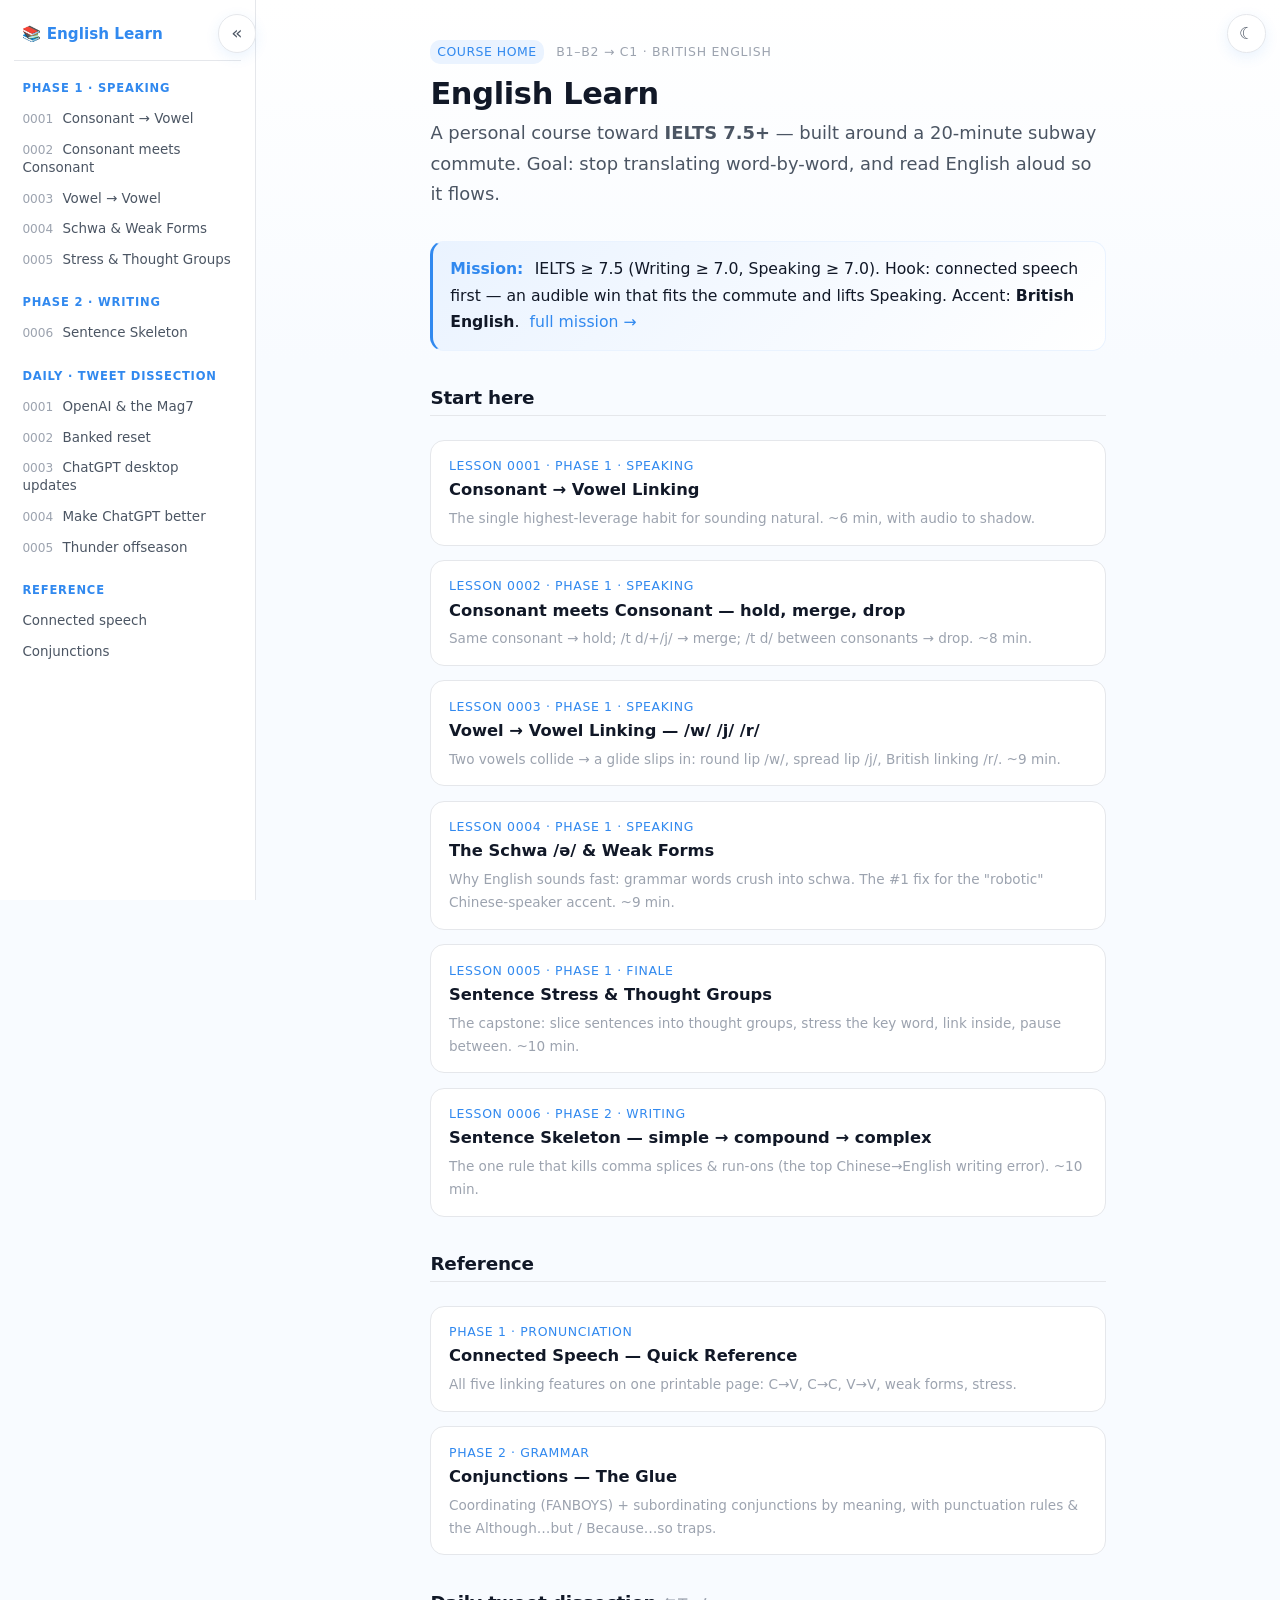
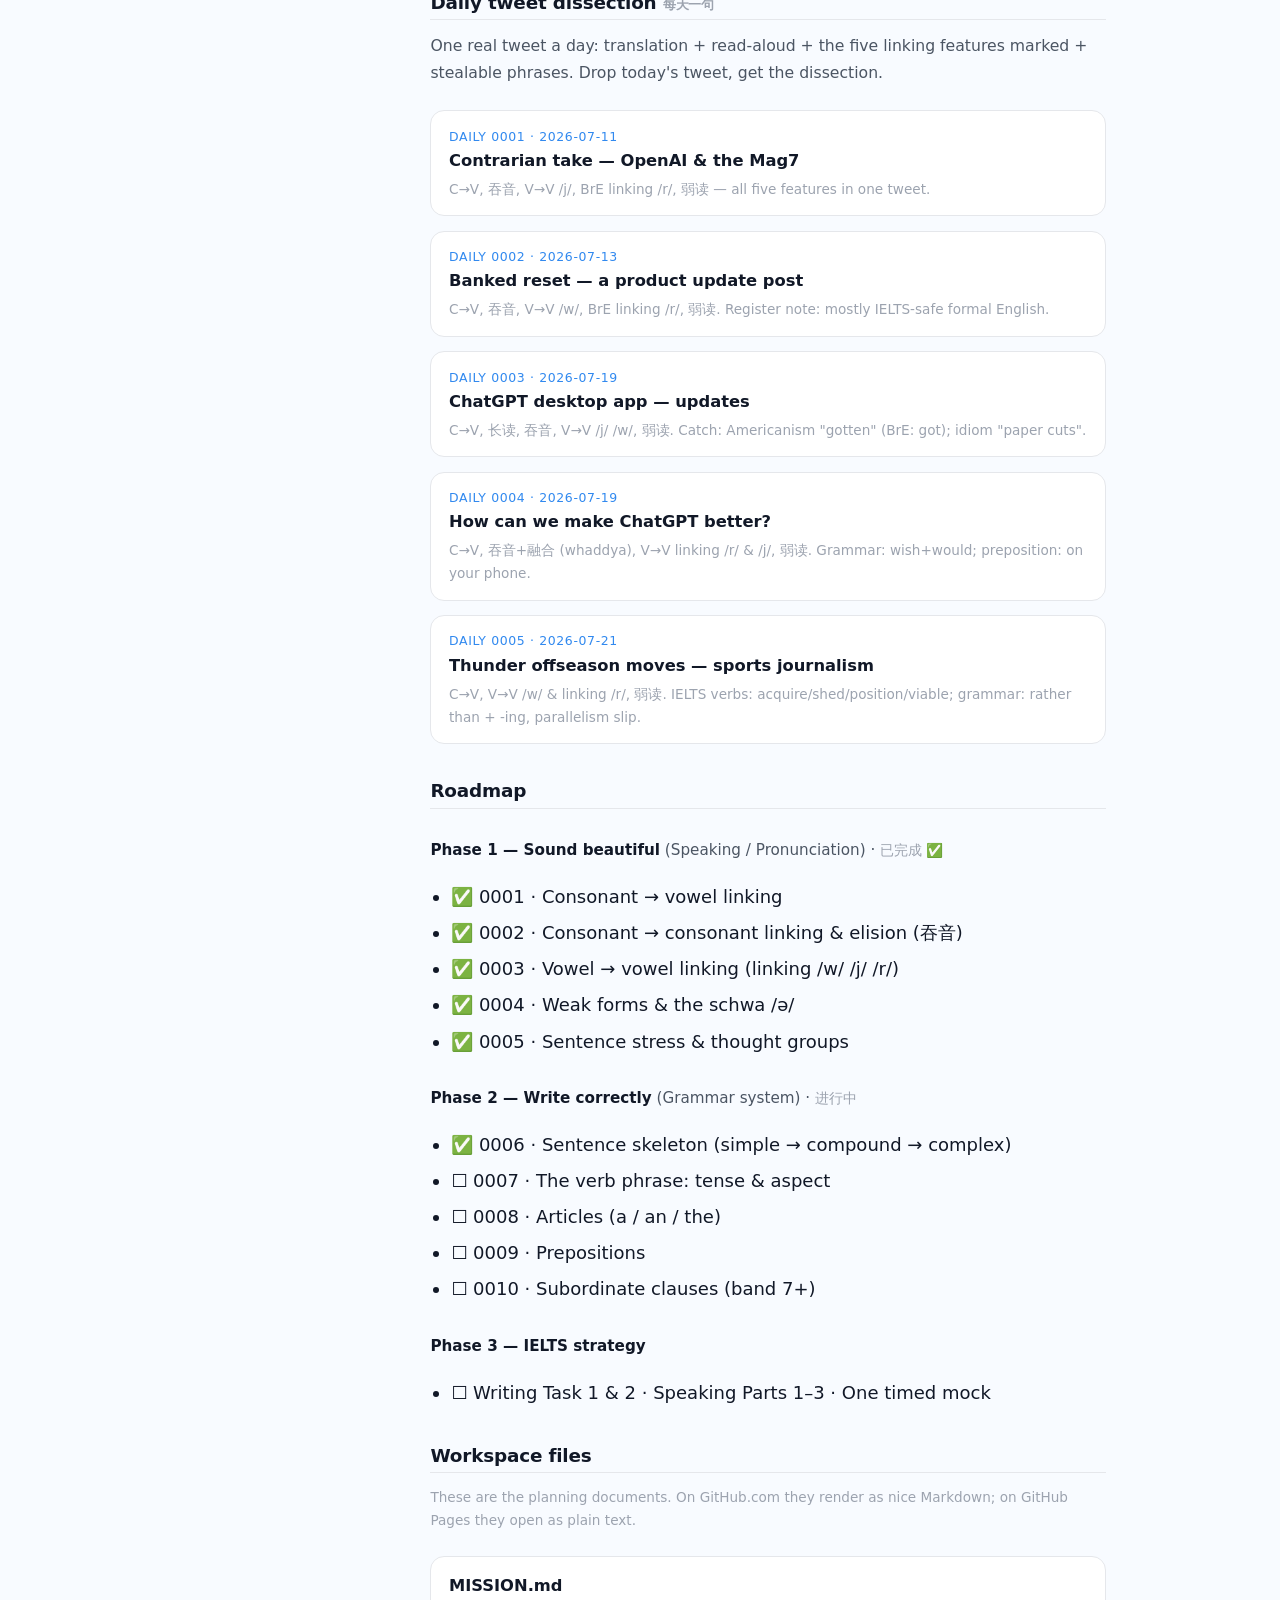
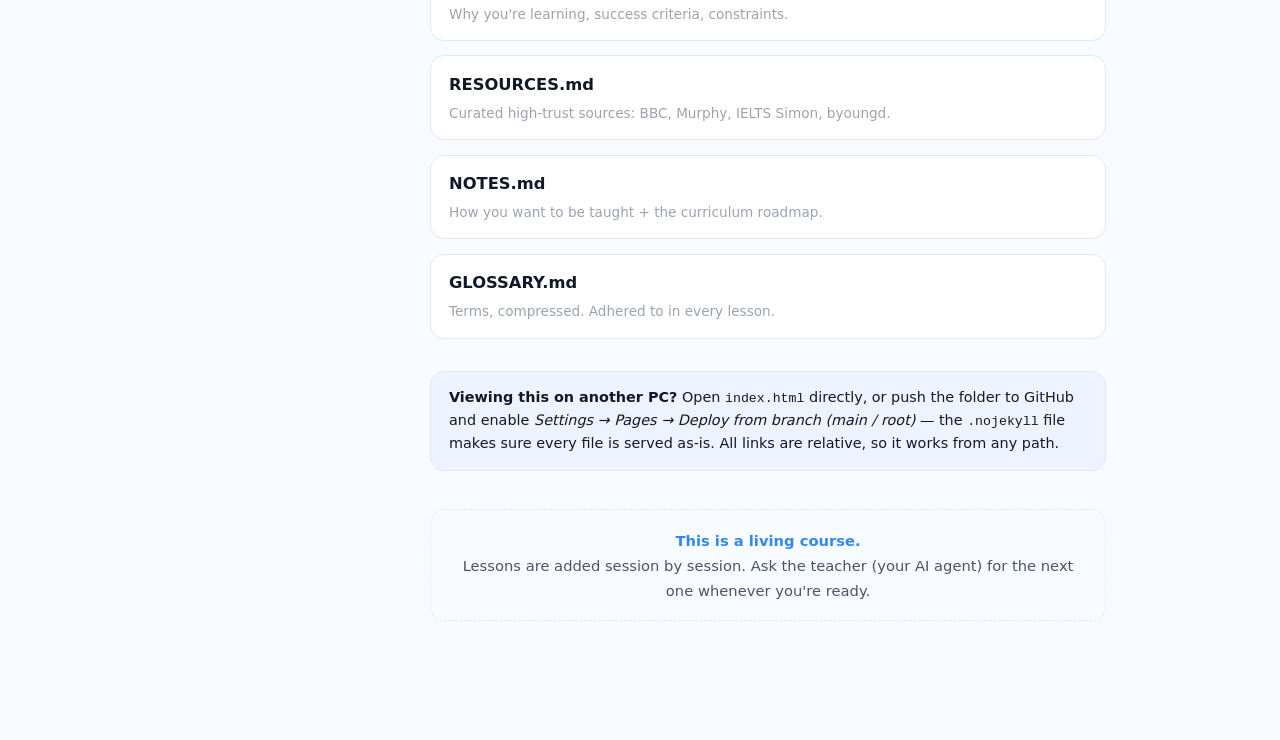
==== commit 04144ae9: "bewild-style restyle + sidebar nav (resize/collapse) + conjunctions + Daily 0005 - Restyle to bewild" ====
--- a/index.html
+++ b/index.html
@@ -7,6 +7,7 @@
 <link rel="icon" href="assets/favicon.svg" type="image/svg+xml">
 <link rel="stylesheet" href="assets/style.css">
 <script src="assets/theme.js"></script>
+<script src="assets/nav.js"></script>
 </head>
 <body>
 <main>
@@ -62,6 +63,11 @@
     <div class="t">Connected Speech — Quick Reference</div>
     <div class="d">All five linking features on one printable page: C→V, C→C, V→V, weak forms, stress.</div>
   </a>
+  <a class="card" href="reference/conjunctions.html">
+    <div class="n">Phase 2 · Grammar</div>
+    <div class="t">Conjunctions — The Glue</div>
+    <div class="d">Coordinating (FANBOYS) + subordinating conjunctions by meaning, with punctuation rules &amp; the Although…but / Because…so traps.</div>
+  </a>
 </div>
 
 <h2>Daily tweet dissection <span class="zh" style="font-size:.7em;">每天一句</span></h2>
@@ -86,6 +92,11 @@
     <div class="n">Daily 0004 · 2026-07-19</div>
     <div class="t">How can we make ChatGPT better?</div>
     <div class="d">C→V, 吞音+融合 (whaddya), V→V linking /r/ &amp; /j/, 弱读. Grammar: wish+would; preposition: on your phone.</div>
+  </a>
+  <a class="card" href="lessons/daily/0005-thunder-offseason.html">
+    <div class="n">Daily 0005 · 2026-07-21</div>
+    <div class="t">Thunder offseason moves — sports journalism</div>
+    <div class="d">C→V, V→V /w/ &amp; linking /r/, 弱读. IELTS verbs: acquire/shed/position/viable; grammar: rather than + -ing, parallelism slip.</div>
   </a>
 </div>
 
--- a/assets/style.css
+++ b/assets/style.css
@@ -1,57 +1,66 @@
 /* =========================================================================
    English Learn — shared course stylesheet
-   Tufte-ish: restrained, readable, prints well. Linked by every lesson.
-   Supports light + dark (see assets/theme.js).
+   Visual language borrowed from bewild.ai: cool blue-white surface,
+   #3189EF primary, generous rounding, soft blue gradients, system sans.
+   Supports light + dark (see assets/theme.js). Linked by every lesson.
    ========================================================================= */
 
 :root {
-  --ink:        #1c1b19;
-  --ink-soft:   #4a4844;
-  --ink-faint:  #8a877f;
-  --paper:      #fdfcf9;
-  --paper-warm: #f4f1ea;
+  --ink:        #111827;   /* gray-900, cool near-black */
+  --ink-soft:   #4b5563;   /* gray-600 */
+  --ink-faint:  #9ca3af;   /* gray-400 */
+  --paper:      #f8fbff;   /* bewild bg — cool blue-white */
+  --paper-warm: #eef4ff;   /* light blue tint (callouts) */
   --card:       #ffffff;
-  --rule:       #e4e0d6;
-  --accent:     #2f6f6a;   /* muted teal */
-  --accent-soft:#e8f0ee;
-  --warn:       #b25a1f;
+  --rule:       #e5e7eb;   /* gray-200 */
+  --accent:     #3189ef;   /* bewild primary blue */
+  --accent-soft:#eaf3ff;   /* bewild light-blue tint */
+  --accent-strong: #166cc8;/* hover/pressed blue */
+  --warn:       #f97316;   /* orange — avoid flags */
+  --danger:     #ef4444;   /* red — wrong / error */
+  --radius:     .875rem;   /* 14px — bewild uses generous rounding */
+  --radius-sm:  .625rem;   /* 10px */
   --serif:      "Charter", "Iowan Old Style", "Source Serif Pro", "Noto Serif CJK SC", Georgia, serif;
   --sans:       -apple-system, "Helvetica Neue", "PingFang SC", "Noto Sans CJK SC", system-ui, sans-serif;
   --mono:       "SF Mono", "JetBrains Mono", "Iosevka", Consolas, monospace;
   --maxw:       720px;
+  --nav-w:      256px;   /* sidebar width (drag to resize, persisted by nav.js) */
   color-scheme: light;
-  /* body uses the Mac system font (SF Pro) — see body{} below */
 }
 
 /* ---- Dark theme: forced by data-theme (assets/theme.js) ---- */
 :root[data-theme="dark"] {
   color-scheme: dark;
-  --ink:        #e9e6e0;
-  --ink-soft:   #bab6ad;
-  --ink-faint:  #807c73;
-  --paper:      #1b1a18;
-  --paper-warm: #24221f;
-  --card:       #26231f;
-  --rule:       #34312c;
-  --accent:     #6fc3bc;
-  --accent-soft:#26332f;
-  --warn:       #d99a5f;
+  --ink:        #e5e7eb;
+  --ink-soft:   #9ca3af;
+  --ink-faint:  #6b7280;
+  --paper:      #0f172a;   /* slate-900 */
+  --paper-warm: #1e293b;   /* slate-800 */
+  --card:       #1e293b;
+  --rule:       #334155;   /* slate-700 */
+  --accent:     #60a5fa;   /* blue-400 */
+  --accent-soft:#1e3a5f;
+  --accent-strong: #3b82f6;
+  --warn:       #fb923c;
+  --danger:     #f87171;
 }
 
 /* OS prefers dark and the user hasn't forced light → follow the OS. */
 @media (prefers-color-scheme: dark) {
   :root:not([data-theme="light"]) {
     color-scheme: dark;
-    --ink:        #e9e6e0;
-    --ink-soft:   #bab6ad;
-    --ink-faint:  #807c73;
-    --paper:      #1b1a18;
-    --paper-warm: #24221f;
-    --card:       #26231f;
-    --rule:       #34312c;
-    --accent:     #6fc3bc;
-    --accent-soft:#26332f;
-    --warn:       #d99a5f;
+    --ink:        #e5e7eb;
+    --ink-soft:   #9ca3af;
+    --ink-faint:  #6b7280;
+    --paper:      #0f172a;
+    --paper-warm: #1e293b;
+    --card:       #1e293b;
+    --rule:       #334155;
+    --accent:     #60a5fa;
+    --accent-soft:#1e3a5f;
+    --accent-strong: #3b82f6;
+    --warn:       #fb923c;
+    --danger:     #f87171;
   }
 }
 
@@ -61,7 +70,7 @@
 
 body {
   margin: 0;
-  background: var(--paper);
+  background: linear-gradient(180deg, #ffffff 0%, var(--paper) 360px);
   color: var(--ink);
   font-family: var(--sans);   /* Mac system font: SF Pro (English) + PingFang SC (Chinese) */
   font-size: 18px;
@@ -69,6 +78,10 @@
   text-rendering: optimizeLegibility;
   -webkit-font-smoothing: antialiased;
 }
+:root[data-theme="dark"] body { background: linear-gradient(180deg, #1e293b 0%, var(--paper) 360px); }
+@media (prefers-color-scheme: dark) {
+  :root:not([data-theme="light"]) body { background: linear-gradient(180deg, #1e293b 0%, var(--paper) 360px); }
+}
 
 main {
   max-width: var(--maxw);
@@ -80,141 +93,113 @@
 .theme-toggle {
   position: fixed; top: 0.9rem; right: 0.9rem; z-index: 50;
   width: 2.4rem; height: 2.4rem; border-radius: 50%;
-  border: 1px solid var(--rule); background: var(--paper);
+  border: 1px solid var(--rule); background: var(--card);
   color: var(--ink-soft); font-size: 1.05rem; line-height: 1;
   cursor: pointer; font-family: var(--sans);
   display: flex; align-items: center; justify-content: center;
-  box-shadow: 0 1px 4px rgba(0,0,0,.14);
+  box-shadow: 0 4px 14px rgba(49,137,239,.10);
   transition: color .15s, border-color .15s, transform .1s;
 }
 .theme-toggle:hover { color: var(--accent); border-color: var(--accent); }
 .theme-toggle:active { transform: scale(.94); }
 
 /* --- Headings ---------------------------------------------------------- */
-h1, h2, h3, h4 { font-family: var(--sans); font-weight: 600; line-height: 1.3; }
-h1 {
-  font-size: 1.9rem; letter-spacing: -0.01em; margin: 0 0 .3rem;
-}
-h2 {
-  font-size: 1.15rem; margin: 2.2rem 0 .8rem;
-  padding-bottom: .3rem; border-bottom: 1px solid var(--rule);
-}
+h1, h2, h3, h4 { font-family: var(--sans); font-weight: 600; line-height: 1.3; letter-spacing: -0.01em; }
+h1 { font-size: 1.9rem; margin: 0 0 .3rem; }
+h2 { font-size: 1.15rem; margin: 2.2rem 0 .8rem; padding-bottom: .3rem; border-bottom: 1px solid var(--rule); }
 h3 { font-size: 1rem; margin: 1.4rem 0 .5rem; color: var(--ink-soft); }
-
 p { margin: 0 0 1rem; }
 .lead { font-size: 1.12rem; color: var(--ink-soft); }
 
 /* --- Inline ----------------------------------------------------------- */
 a { color: var(--accent); text-decoration: none; border-bottom: 1px solid transparent; transition: border-color .15s; }
 a:hover { border-bottom-color: var(--accent); }
-
 strong { font-weight: 600; }
 em { font-style: italic; }
-
 code, .mono { font-family: var(--mono); font-size: .92em; }
-
-.ipa {                        /* phonetic transcription */
-  font-family: var(--mono);
-  font-size: .95em;
-  background: var(--paper-warm);
-  padding: .05em .35em;
-  border-radius: 4px;
-  color: var(--ink);
-  white-space: nowrap;
-}
-
-.kw {                         /* keyword highlight in body */
-  color: var(--accent); font-weight: 600; font-family: var(--sans);
-  font-size: .95em;
-}
-
-.zh {                         /* Chinese helper text */
-  font-family: var(--sans);
-  color: var(--ink-faint);
-  font-size: .9em;
-}
+.ipa { font-family: var(--mono); font-size: .95em; background: var(--paper-warm); padding: .05em .35em; border-radius: 4px; color: var(--ink); white-space: nowrap; }
+.kw { color: var(--accent); font-weight: 600; font-family: var(--sans); font-size: .95em; }
+.zh { font-family: var(--sans); color: var(--ink-faint); font-size: .9em; }
 
 /* --- Lesson header / meta --------------------------------------------- */
 .lesson-head { margin-bottom: 2rem; }
-.meta {
-  font-family: var(--sans); font-size: .78rem; letter-spacing: .06em;
-  text-transform: uppercase; color: var(--ink-faint); margin-bottom: .6rem;
-}
-.meta .tag {
-  display: inline-block; background: var(--accent-soft); color: var(--accent);
-  padding: .12em .55em; border-radius: 3px; margin-right: .5rem; letter-spacing: .04em;
-}
-.win {
-  background: var(--accent-soft);
-  border-left: 3px solid var(--accent);
-  padding: .8rem 1rem; margin: 1.2rem 0;
-  border-radius: 0 4px 4px 0;
-  font-family: var(--sans); font-size: .98rem;
-}
-.win .label { color: var(--accent); font-weight: 600; margin-right: .4rem; }
+.meta { font-family: var(--sans); font-size: .78rem; letter-spacing: .06em; text-transform: uppercase; color: var(--ink-faint); margin-bottom: .6rem; }
+.meta .tag { display: inline-block; background: var(--accent-soft); color: var(--accent); padding: .12em .55em; border-radius: var(--radius-sm); margin-right: .5rem; letter-spacing: .04em; }
+.win { background: linear-gradient(135deg, var(--accent-soft), var(--card)); border: 1px solid var(--accent-soft); border-left: 3px solid var(--accent); padding: .85rem 1.05rem; margin: 1.2rem 0; border-radius: var(--radius); font-family: var(--sans); font-size: .98rem; }
+.win .label { color: var(--accent); font-weight: 700; margin-right: .4rem; }
 
 /* --- Navigation ------------------------------------------------------- */
-nav.pager {
-  display: flex; justify-content: space-between;
-  font-family: var(--sans); font-size: .85rem;
-  margin: 3rem 0 1.5rem; padding-top: 1.2rem; border-top: 1px solid var(--rule);
-}
+nav.pager { display: flex; justify-content: space-between; font-family: var(--sans); font-size: .85rem; margin: 3rem 0 1.5rem; padding-top: 1.2rem; border-top: 1px solid var(--rule); }
 nav.pager .next { margin-left: auto; }
 nav.pager a { color: var(--ink-soft); }
 nav.pager a:hover { color: var(--accent); }
 
 /* --- Callouts --------------------------------------------------------- */
-.callout {
-  font-family: var(--sans); font-size: .9rem; line-height: 1.6;
-  background: var(--paper-warm); border-radius: 6px;
-  padding: .9rem 1.1rem; margin: 1.4rem 0;
-}
+.callout { font-family: var(--sans); font-size: .9rem; line-height: 1.6; background: var(--paper-warm); border: 1px solid var(--rule); border-radius: var(--radius); padding: .9rem 1.1rem; margin: 1.4rem 0; }
 .callout cite { display: block; margin-top: .5rem; color: var(--ink-faint); font-size: .82rem; }
-.callout.primary { border-left: 3px solid var(--accent); }
-
-.ask-box {
-  font-family: var(--sans); font-size: .92rem; text-align: center;
-  border: 1px dashed var(--rule); border-radius: 8px;
-  padding: 1.1rem; margin: 2.4rem 0; color: var(--ink-soft);
-}
+.callout.primary { border-color: var(--accent-soft); border-left: 3px solid var(--accent); }
+.ask-box { font-family: var(--sans); font-size: .92rem; text-align: center; border: 1px dashed var(--rule); border-radius: var(--radius); padding: 1.1rem; margin: 2.4rem 0; color: var(--ink-soft); }
 .ask-box .icon { color: var(--accent); font-weight: 700; }
 
 /* --- Practice / shadow items (enhanced by shadow.js) ------------------ */
-.shadow {
-  border: 1px solid var(--rule); border-radius: 8px;
-  padding: 1rem 1.15rem; margin: 1rem 0;
-  background: var(--card);
-}
-.shadow .phrase {
-  font-size: 1.5rem; font-weight: 500; margin: 0 0 .3rem; letter-spacing: .01em;
-}
-.shadow .phrase .link { color: var(--accent); }      /* the linked join */
-.shadow .phrase .gap  { color: var(--ink-faint); opacity: .45; } /* removed gap marker */
-.shadow .sub {
-  font-family: var(--sans); font-size: .82rem; color: var(--ink-faint); margin-bottom: .8rem;
-}
+.shadow { border: 1px solid var(--rule); border-radius: var(--radius); padding: 1rem 1.15rem; margin: 1rem 0; background: var(--card); box-shadow: 0 4px 14px rgba(49,137,239,.06); }
+.shadow .phrase { font-size: 1.5rem; font-weight: 500; margin: 0 0 .3rem; letter-spacing: .01em; }
+.shadow .phrase .link { color: var(--accent); }
+.shadow .phrase .gap { color: var(--ink-faint); opacity: .45; }
+.shadow .sub { font-family: var(--sans); font-size: .82rem; color: var(--ink-faint); margin-bottom: .8rem; }
 .shadow .sub .ipa-mini { font-family: var(--mono); color: var(--ink-soft); }
-.shadow .controls { display: flex; gap: .5rem; flex-wrap: wrap; }
-.shadow button {
-  font-family: var(--sans); font-size: .85rem; cursor: pointer;
-  background: var(--paper); color: var(--ink); border: 1px solid var(--rule);
-  padding: .42em .9em; border-radius: 5px; transition: all .12s;
-}
+.shadow .controls { display: flex; gap: .5rem; flex-wrap: wrap; align-items: center; }
+.shadow button { font-family: var(--sans); font-size: .85rem; cursor: pointer; background: var(--card); color: var(--ink); border: 1px solid var(--rule); padding: .42em .9em; border-radius: var(--radius-sm); transition: all .12s; }
 .shadow button:hover { border-color: var(--accent); color: var(--accent); }
-.shadow button.play { background: var(--accent); color: var(--paper); border-color: var(--accent); }
-.shadow button.play:hover { filter: brightness(1.08); color: var(--paper); }
+.shadow button.play { background: var(--accent); color: #fff; border-color: var(--accent); }
+.shadow button.play:hover { background: var(--accent-strong); border-color: var(--accent-strong); color: #fff; }
 .shadow button[disabled] { opacity: .5; cursor: default; }
 
 /* --- Compact speakable buttons (inline, e.g. inside reveal answers) --- */
-.speakable { display: inline-flex; gap: .35rem; vertical-align: middle; margin-left: .6rem; flex-wrap: wrap; }
-.speakable button {
-  font-family: var(--sans); font-size: .78rem; cursor: pointer;
-  background: var(--paper); color: var(--ink-soft); border: 1px solid var(--rule);
-  padding: .25em .6em; border-radius: 4px; transition: all .12s;
-}
+.speakable { display: inline-flex; gap: .35rem; vertical-align: middle; margin-left: .6rem; flex-wrap: wrap; align-items: center; }
+.speakable button { font-family: var(--sans); font-size: .78rem; cursor: pointer; background: var(--card); color: var(--ink-soft); border: 1px solid var(--rule); padding: .25em .6em; border-radius: var(--radius-sm); transition: all .12s; }
 .speakable button:hover { border-color: var(--accent); color: var(--accent); }
-.speakable button.play { background: var(--accent); color: var(--paper); border-color: var(--accent); }
-.speakable button.play:hover { filter: brightness(1.08); color: var(--paper); }
+.speakable button.play { background: var(--accent); color: #fff; border-color: var(--accent); }
+.speakable button.play:hover { background: var(--accent-strong); border-color: var(--accent-strong); color: #fff; }
+
+/* --- Reveal practice -------------------------------------------------- */
+.reveal { margin: 1rem 0; }
+.reveal .q { font-family: var(--sans); font-size: 1rem; margin-bottom: .5rem; }
+.reveal details { font-family: var(--sans); font-size: .92rem; margin-top: .4rem; }
+.reveal details summary { cursor: pointer; color: var(--ink-faint); font-size: .85rem; list-style: none; outline: none; }
+.reveal details summary::-webkit-details-marker { display: none; }
+.reveal details summary::before { content: "▸ "; color: var(--accent); }
+.reveal details[open] summary::before { content: "▾ "; }
+.reveal .ans { padding: .6rem 0 0 .2rem; }
+.reveal .ans .ipa { margin-left: .5rem; }
+
+/* --- Reference doc tables --------------------------------------------- */
+table { border-collapse: collapse; width: 100%; margin: 1rem 0; font-size: .92rem; }
+th, td { text-align: left; padding: .55rem .7rem; border-bottom: 1px solid var(--rule); vertical-align: top; }
+th { font-family: var(--sans); font-size: .8rem; text-transform: uppercase; letter-spacing: .05em; color: var(--ink-faint); }
+td.example { font-size: 1rem; }
+ul, ol { padding-left: 1.3rem; }
+li { margin-bottom: .35rem; }
+
+/* --- Daily tweet dissection ------------------------------------------- */
+blockquote { margin: 1.2rem 0; padding: .9rem 1.2rem; border: 1px solid var(--accent-soft); border-left: 3px solid var(--accent); background: var(--paper-warm); border-radius: 0 var(--radius) var(--radius) 0; font-size: 1.05rem; color: var(--ink-soft); }
+blockquote .src { display: block; font-family: var(--sans); font-size: .78rem; color: var(--ink-faint); margin-top: .6rem; }
+.flag { font-family: var(--sans); font-size: .72rem; padding: .15em .5em; border-radius: 4px; margin-left: .4em; vertical-align: middle; white-space: nowrap; }
+.flag.speak, .flag.formal { background: var(--accent-soft); color: var(--accent); }
+.flag.avoid { background: rgba(249,115,22,.16); color: var(--warn); }
+.link-row { display: flex; gap: .85rem; align-items: flex-start; padding: .75rem 0; border-bottom: 1px solid var(--rule); }
+.link-row:last-child { border-bottom: none; }
+.link-tag { flex: 0 0 auto; font-family: var(--sans); font-size: .72rem; font-weight: 600; letter-spacing: .03em; background: var(--accent-soft); color: var(--accent); padding: .28em .55em; border-radius: var(--radius-sm); margin-top: .2em; white-space: nowrap; }
+.link-body { flex: 1; min-width: 0; }
+.link-phrase { font-size: 1.22rem; font-weight: 500; }
+.link-phrase .link { color: var(--accent); }
+.link-note { font-family: var(--sans); font-size: .85rem; color: var(--ink-faint); margin-top: .3rem; line-height: 1.55; }
+.link-body .ipa { margin-left: .4rem; }
+.vocab { padding: .75rem 0; border-bottom: 1px solid var(--rule); }
+.vocab:last-child { border-bottom: none; }
+.v-head { font-family: var(--sans); font-weight: 600; font-size: 1.02rem; }
+.v-body { font-size: .93rem; color: var(--ink-soft); margin-top: .28rem; line-height: 1.6; }
+.v-body .zh { font-size: .95em; }
 
 /* stress map: stressed vs crushed (weak) words in a sentence */
 .stressmap { font-family: var(--sans); font-size: 1.2rem; line-height: 2.1; margin: 1.1rem 0; }
@@ -224,86 +209,22 @@
 .stressmap .gb { color: var(--ink-faint); opacity: .7; }
 
 /* --- TTS disclaimer + real-speech (YouGlish) link -------------------- */
-.tts-note {
-  font-family: var(--sans); font-size: .82rem; line-height: 1.55; color: var(--ink-faint);
-  background: var(--paper-warm); border-radius: 6px; padding: .55rem .8rem; margin: 1.1rem 0;
-}
+.tts-note { font-family: var(--sans); font-size: .82rem; line-height: 1.55; color: var(--ink-faint); background: var(--paper-warm); border: 1px solid var(--rule); border-radius: var(--radius-sm); padding: .55rem .8rem; margin: 1.1rem 0; }
 .tts-note strong { color: var(--ink-soft); font-weight: 600; }
 .tts-note .zh { font-family: var(--sans); }
-.real-speech {
-  font-family: var(--sans); font-size: .76rem; color: var(--ink-faint);
-  text-decoration: none; margin-left: .55rem; align-self: center;
-  border-bottom: 1px dotted var(--ink-faint); white-space: nowrap;
-}
+.real-speech { font-family: var(--sans); font-size: .76rem; color: var(--ink-faint); text-decoration: none; margin-left: .55rem; align-self: center; border-bottom: 1px dotted var(--ink-faint); white-space: nowrap; }
 .real-speech:hover { color: var(--accent); border-bottom-color: var(--accent); }
 .speakable .real-speech { font-size: .7rem; margin-left: .4rem; }
 
-/* --- Reveal practice -------------------------------------------------- */
-.reveal { margin: 1rem 0; }
-.reveal .q { font-family: var(--sans); font-size: 1rem; margin-bottom: .5rem; }
-.reveal details {
-  font-family: var(--sans); font-size: .92rem; margin-top: .4rem;
-}
-.reveal details summary {
-  cursor: pointer; color: var(--ink-faint); font-size: .85rem;
-  list-style: none; outline: none;
-}
-.reveal details summary::-webkit-details-marker { display: none; }
-.reveal details summary::before { content: "▸ "; color: var(--accent); }
-.reveal details[open] summary::before { content: "▾ "; }
-.reveal .ans { padding: .6rem 0 0 .2rem; }
-.reveal .ans .ipa { margin-left: .5rem; }
-
-/* --- Reference doc tables --------------------------------------------- */
-table { border-collapse: collapse; width: 100%; margin: 1rem 0; font-size: .92rem; }
-th, td { text-align: left; padding: .55rem .7rem; border-bottom: 1px solid var(--rule); vertical-align: top; }
-th { font-family: var(--sans); font-size: .8rem; text-transform: uppercase; letter-spacing: .05em; color: var(--ink-faint); }
-td.example { font-size: 1rem; }
-
-ul, ol { padding-left: 1.3rem; }
-li { margin-bottom: .35rem; }
-
-/* --- Daily tweet dissection ------------------------------------------- */
-blockquote {
-  margin: 1.2rem 0; padding: .9rem 1.2rem;
-  border-left: 3px solid var(--accent); background: var(--paper-warm);
-  border-radius: 0 6px 6px 0; font-size: 1.05rem; color: var(--ink-soft);
-}
-blockquote .src { display: block; font-family: var(--sans); font-size: .78rem; color: var(--ink-faint); margin-top: .6rem; }
-
-/* register flag on a phrase */
-.flag { font-family: var(--sans); font-size: .72rem; padding: .15em .5em; border-radius: 3px; margin-left: .4em; vertical-align: middle; white-space: nowrap; }
-.flag.speak { background: var(--accent-soft); color: var(--accent); }
-.flag.formal { background: var(--accent-soft); color: var(--accent); }
-.flag.avoid  { background: rgba(178,90,31,.16); color: var(--warn); }
-
-/* linking-map rows */
-.link-row { display: flex; gap: .85rem; align-items: flex-start; padding: .75rem 0; border-bottom: 1px solid var(--rule); }
-.link-row:last-child { border-bottom: none; }
-.link-tag { flex: 0 0 auto; font-family: var(--sans); font-size: .72rem; font-weight: 600; letter-spacing: .03em;
-  background: var(--accent-soft); color: var(--accent); padding: .28em .55em; border-radius: 4px; margin-top: .2em; white-space: nowrap; }
-.link-body { flex: 1; min-width: 0; }
-.link-phrase { font-size: 1.22rem; font-weight: 500; }
-.link-phrase .link { color: var(--accent); }
-.link-note { font-family: var(--sans); font-size: .85rem; color: var(--ink-faint); margin-top: .3rem; line-height: 1.55; }
-.link-body .ipa { margin-left: .4rem; }
-
-/* vocab entries */
-.vocab { padding: .75rem 0; border-bottom: 1px solid var(--rule); }
-.vocab:last-child { border-bottom: none; }
-.v-head { font-family: var(--sans); font-weight: 600; font-size: 1.02rem; }
-.v-body { font-size: .93rem; color: var(--ink-soft); margin-top: .28rem; line-height: 1.6; }
-.v-body .zh { font-size: .95em; }
-
 /* grammar: clause highlighting (Phase 2) — colour-code clauses & connectors */
 .sent { font-size: 1.12rem; line-height: 1.8; margin: .7rem 0; font-family: var(--sans); }
-.sent .dep { color: var(--accent); }                    /* dependent/subordinate clause */
-.sent .ind { color: var(--ink); }                       /* independent (main) clause */
-.sent .conn { font-weight: 700; background: var(--accent-soft); color: var(--accent); padding: .05em .35em; border-radius: 3px; }
-.sent.wrong { background: rgba(178,90,31,.10); border-left: 3px solid var(--warn); padding: .45rem .75rem; border-radius: 0 5px 5px 0; }
-.sent.right { background: var(--accent-soft); border-left: 3px solid var(--accent); padding: .45rem .75rem; border-radius: 0 5px 5px 0; }
+.sent .dep { color: var(--accent); }
+.sent .ind { color: var(--ink); }
+.sent .conn { font-weight: 700; background: var(--accent-soft); color: var(--accent); padding: .05em .35em; border-radius: 4px; }
+.sent.wrong { background: rgba(239,68,68,.10); border: 1px solid rgba(239,68,68,.25); border-left: 3px solid var(--danger); padding: .45rem .75rem; border-radius: var(--radius-sm); }
+.sent.right { background: var(--accent-soft); border: 1px solid var(--accent-soft); border-left: 3px solid var(--accent); padding: .45rem .75rem; border-radius: var(--radius-sm); }
 .sent .mark { font-family: var(--sans); font-weight: 700; margin-right: .35em; }
-.sent.wrong .mark { color: var(--warn); }
+.sent.wrong .mark { color: var(--danger); }
 .sent.right .mark { color: var(--accent); }
 .legend { font-family: var(--sans); font-size: .82rem; color: var(--ink-faint); margin: .6rem 0 1.2rem; }
 
@@ -318,14 +239,8 @@
 
 /* --- Landing page (index.html) ---------------------------------------- */
 .cards { display: grid; gap: .9rem; margin: 1.5rem 0; }
-.card {
-  display: block; font-family: var(--sans);
-  border: 1px solid var(--rule); border-radius: 8px;
-  padding: .9rem 1.1rem; background: var(--card);
-  text-decoration: none; color: var(--ink); border-bottom: 1px solid var(--rule);
-  transition: border-color .15s, transform .1s;
-}
-.card:hover { border-color: var(--accent); transform: translateX(2px); border-bottom: 1px solid var(--accent); }
+.card { display: block; font-family: var(--sans); border: 1px solid var(--rule); border-radius: var(--radius); padding: .9rem 1.1rem; background: var(--card); text-decoration: none; color: var(--ink); border-bottom: 1px solid var(--rule); transition: border-color .15s, transform .1s, box-shadow .15s; }
+.card:hover { border-color: var(--accent); transform: translateX(2px); box-shadow: 0 6px 18px rgba(49,137,239,.12); }
 .card .t { font-weight: 600; font-size: 1.02rem; }
 .card .d { color: var(--ink-faint); font-size: .85rem; margin-top: .2rem; }
 .card .n { color: var(--accent); font-size: .78rem; letter-spacing: .05em; text-transform: uppercase; }
@@ -342,3 +257,64 @@
   .win, .callout, .shadow { break-inside: avoid; }
   .card { border-color: #ccc; }
 }
+
+/* --- Sidebar course nav (injected by assets/nav.js) ------------------ */
+.sidenav {
+  position: fixed; top: 0; left: 0; bottom: 0; width: var(--nav-w);
+  background: var(--card); border-right: 1px solid var(--rule);
+  overflow-y: auto; -webkit-overflow-scrolling: touch; z-index: 60;
+  padding: 1.1rem .85rem 2rem; transform: translateX(-100%);
+  transition: transform .22s ease;
+}
+.sidenav.open { transform: translateX(0); box-shadow: 0 0 40px rgba(15,23,42,.18); }
+.sidenav .brand { display: block; font-family: var(--sans); font-weight: 700; font-size: .95rem;
+  color: var(--accent); padding: .25rem .55rem .8rem; border-bottom: 1px solid var(--rule); margin-bottom: .5rem; }
+.sidenav .brand:hover { opacity: .8; }
+.sidenav .sec { font-family: var(--sans); font-size: .72rem; font-weight: 700; letter-spacing: .07em;
+  text-transform: uppercase; color: var(--accent); margin: 1.1rem .55rem .4rem; }
+.sidenav a.item { display: block; font-family: var(--sans); font-size: .84rem; color: var(--ink-soft);
+  padding: .34rem .55rem; border-radius: var(--radius-sm); text-decoration: none; line-height: 1.35; margin-bottom: .04rem; }
+.sidenav a.item:hover { background: var(--accent-soft); color: var(--accent); }
+.sidenav a.item.active { background: var(--accent); color: #fff; font-weight: 600; }
+.sidenav a.item .num { color: var(--ink-faint); margin-right: .4em; font-size: .76rem; }
+.sidenav a.item.active .num { color: rgba(255,255,255,.82); }
+
+.nav-toggle {
+  position: fixed; top: .9rem; left: calc(var(--nav-w) - 2.4rem); z-index: 70;
+  width: 2.4rem; height: 2.4rem; border-radius: 50%;
+  border: 1px solid var(--rule); background: var(--card); color: var(--ink-soft);
+  font-size: 1.15rem; line-height: 1; cursor: pointer; font-family: var(--sans);
+  display: flex; align-items: center; justify-content: center;
+  box-shadow: 0 4px 14px rgba(49,137,239,.10); transition: color .15s, border-color .15s, left .22s ease;
+}
+.nav-toggle:hover { color: var(--accent); border-color: var(--accent); }
+.nav-backdrop { position: fixed; inset: 0; background: rgba(15,23,42,.45); z-index: 55; display: none; }
+.nav-backdrop.show { display: block; }
+
+/* drag-to-resize handle (desktop) */
+.resize-handle { position: fixed; top: 0; bottom: 0; left: var(--nav-w); width: 10px; margin-left: -5px;
+  cursor: col-resize; z-index: 61; -webkit-tap-highlight-color: transparent; }
+.resize-handle::before { content:""; position:absolute; top:0; bottom:0; left:4px; width:2px; border-radius:2px;
+  background: transparent; transition: background .15s; }
+.resize-handle:hover::before, body.resizing .resize-handle::before { background: var(--accent); }
+body.resizing { cursor: col-resize; user-select: none; }
+body.resizing .nav-toggle, body.resizing .sidenav { transition: none; }
+
+/* Desktop ≥ 1024px: sidebar persistent, content shifted right; button collapses it */
+@media (min-width: 1024px) {
+  .sidenav { transform: none; box-shadow: none; }
+  .nav-backdrop { display: none !important; }
+  body.has-nav { padding-left: var(--nav-w); }
+  body.has-nav.nav-collapsed { padding-left: 0; }
+  body.has-nav.nav-collapsed .sidenav { transform: translateX(-100%); }
+  body.nav-collapsed .nav-toggle { left: .6rem; }
+  body.nav-collapsed .resize-handle { display: none; }
+}
+@media (max-width: 1023px) {
+  .nav-toggle { left: .6rem; }
+  .resize-handle { display: none; }
+}
+@media print {
+  .sidenav, .nav-toggle, .nav-backdrop, .resize-handle { display: none !important; }
+  body.has-nav { padding-left: 0 !important; }
+}
